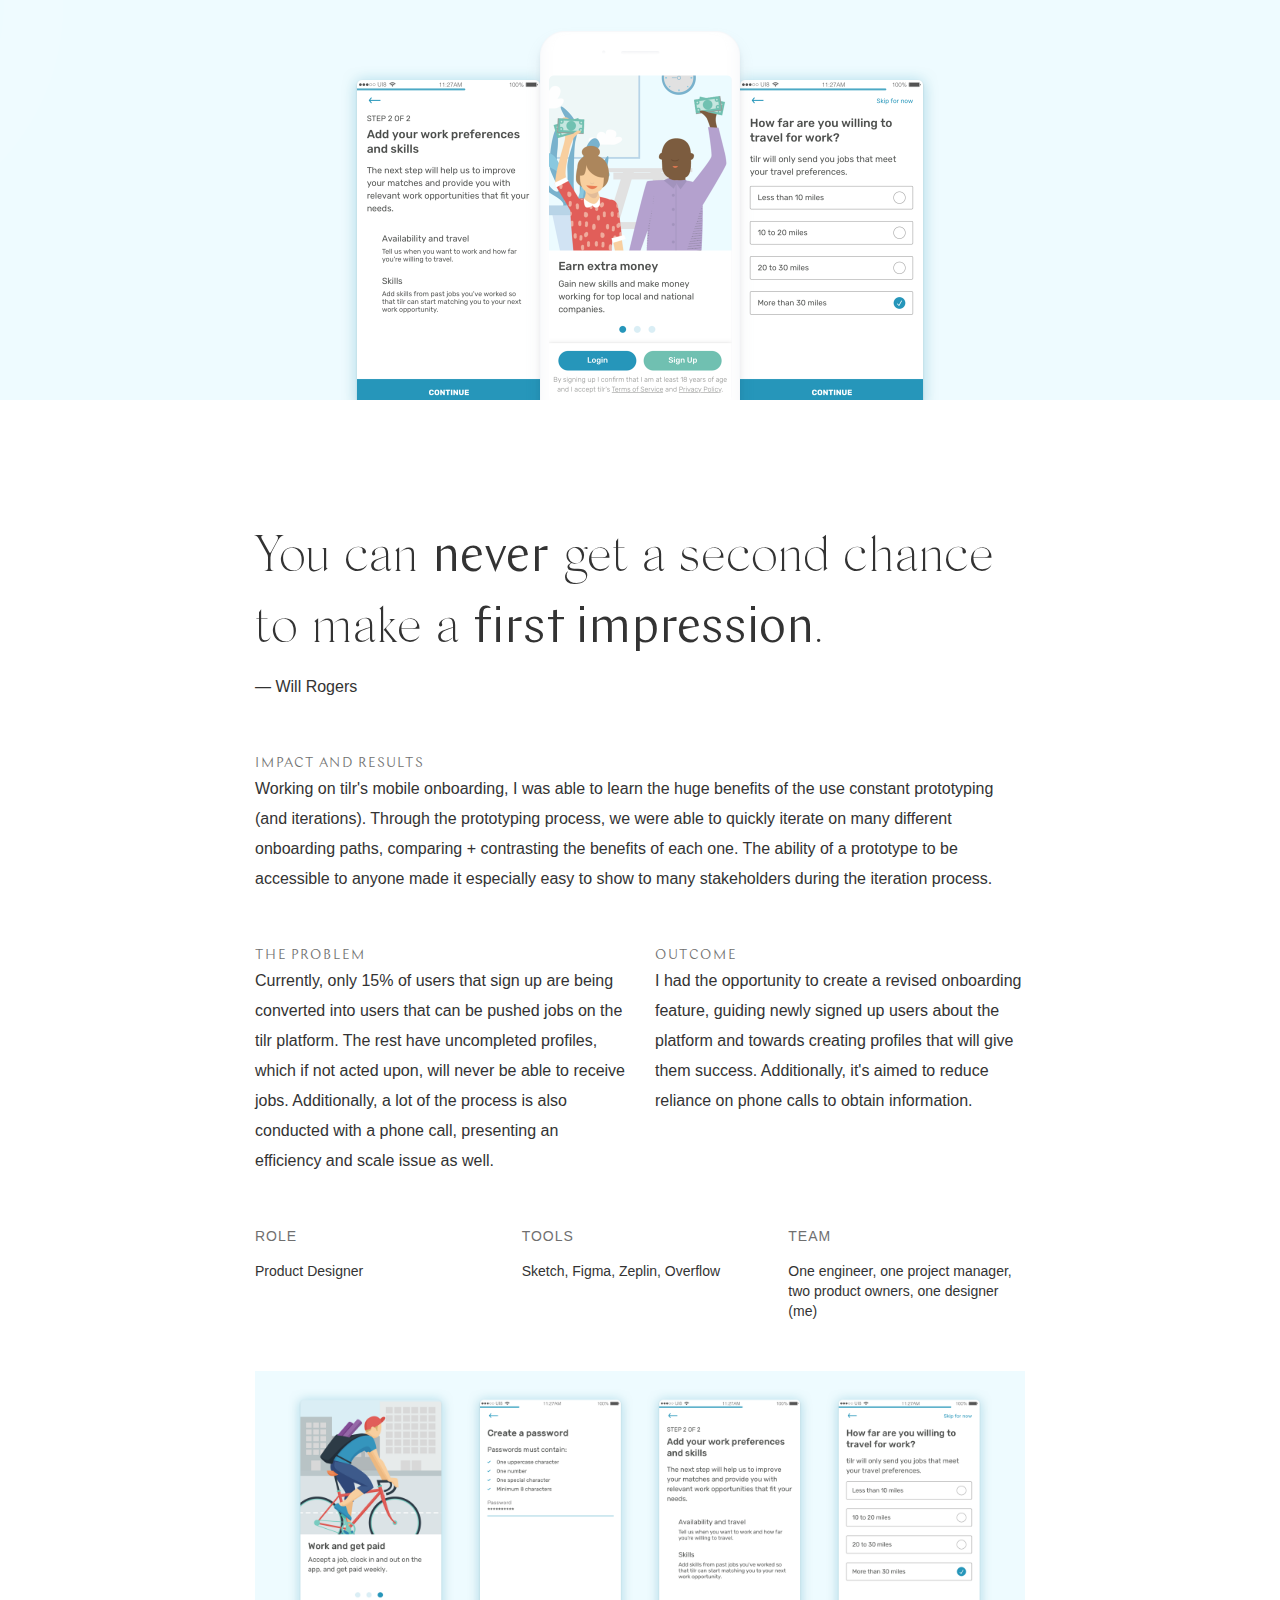
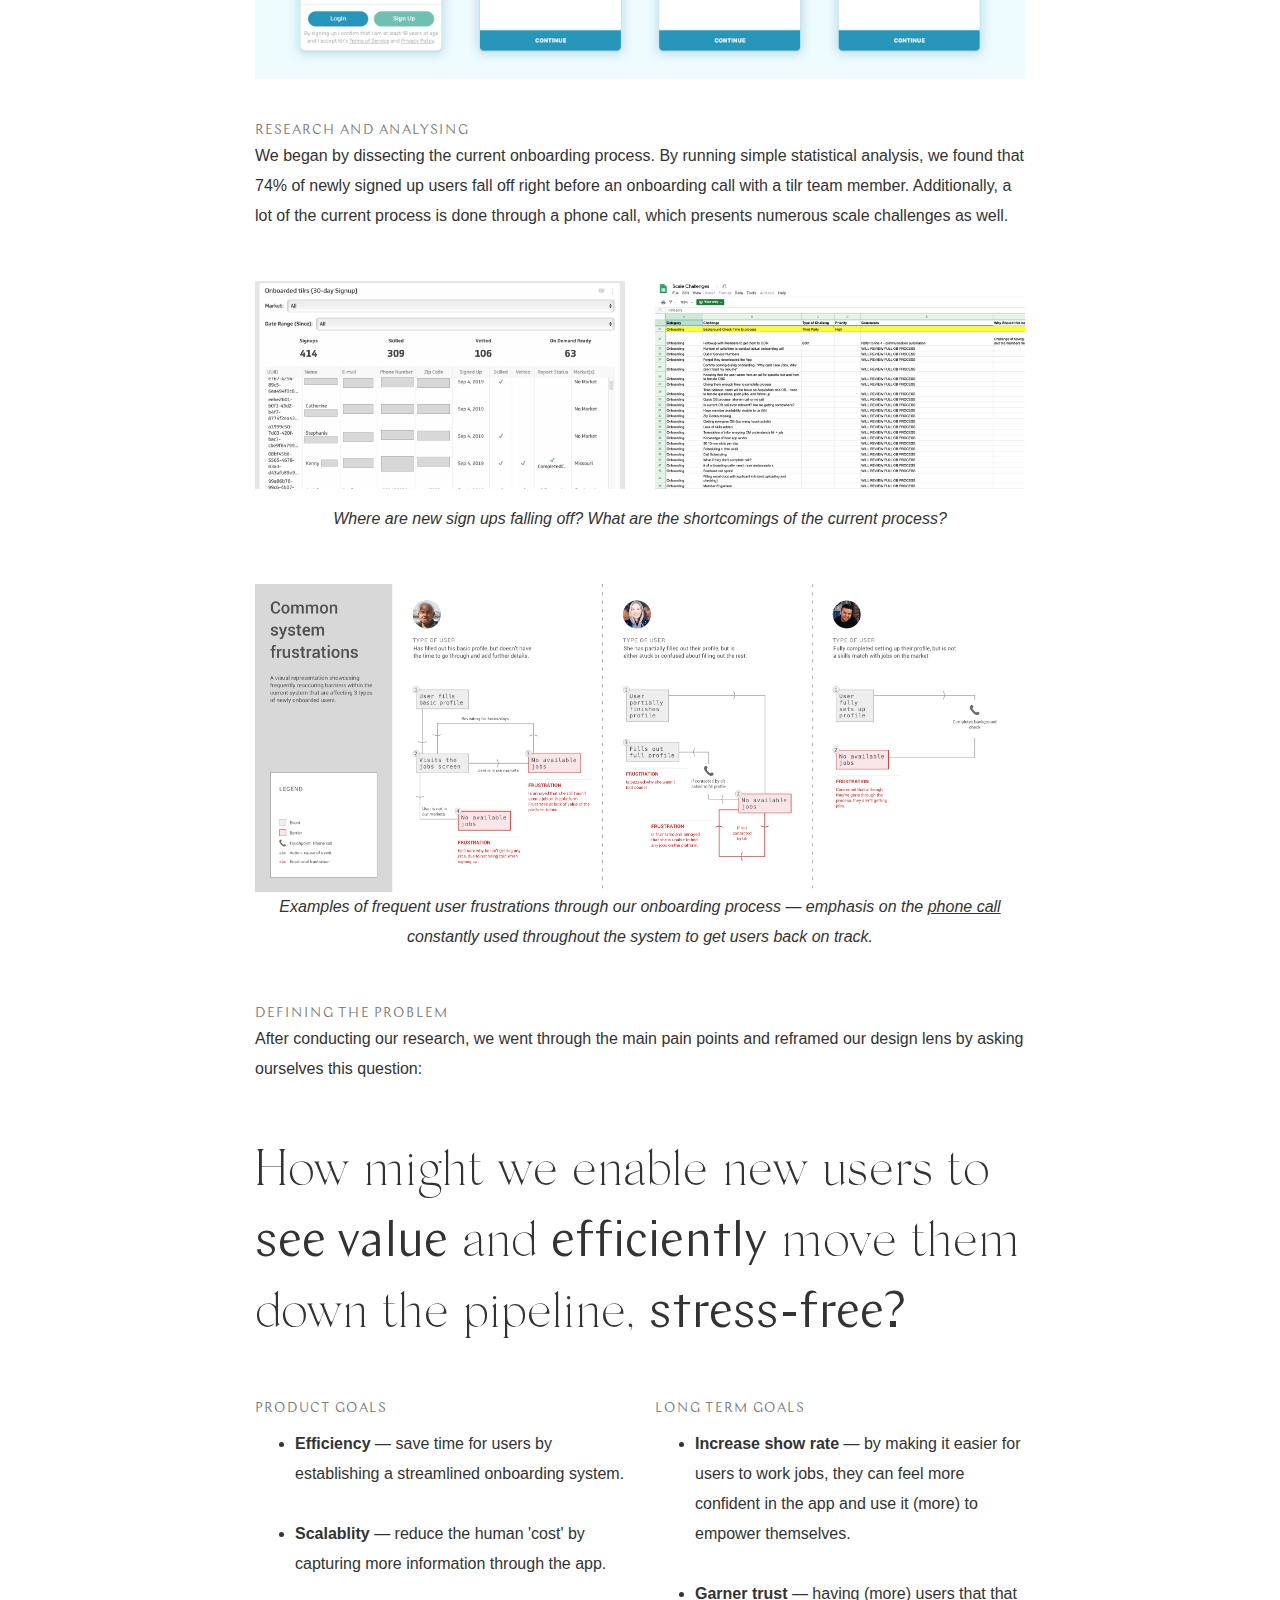
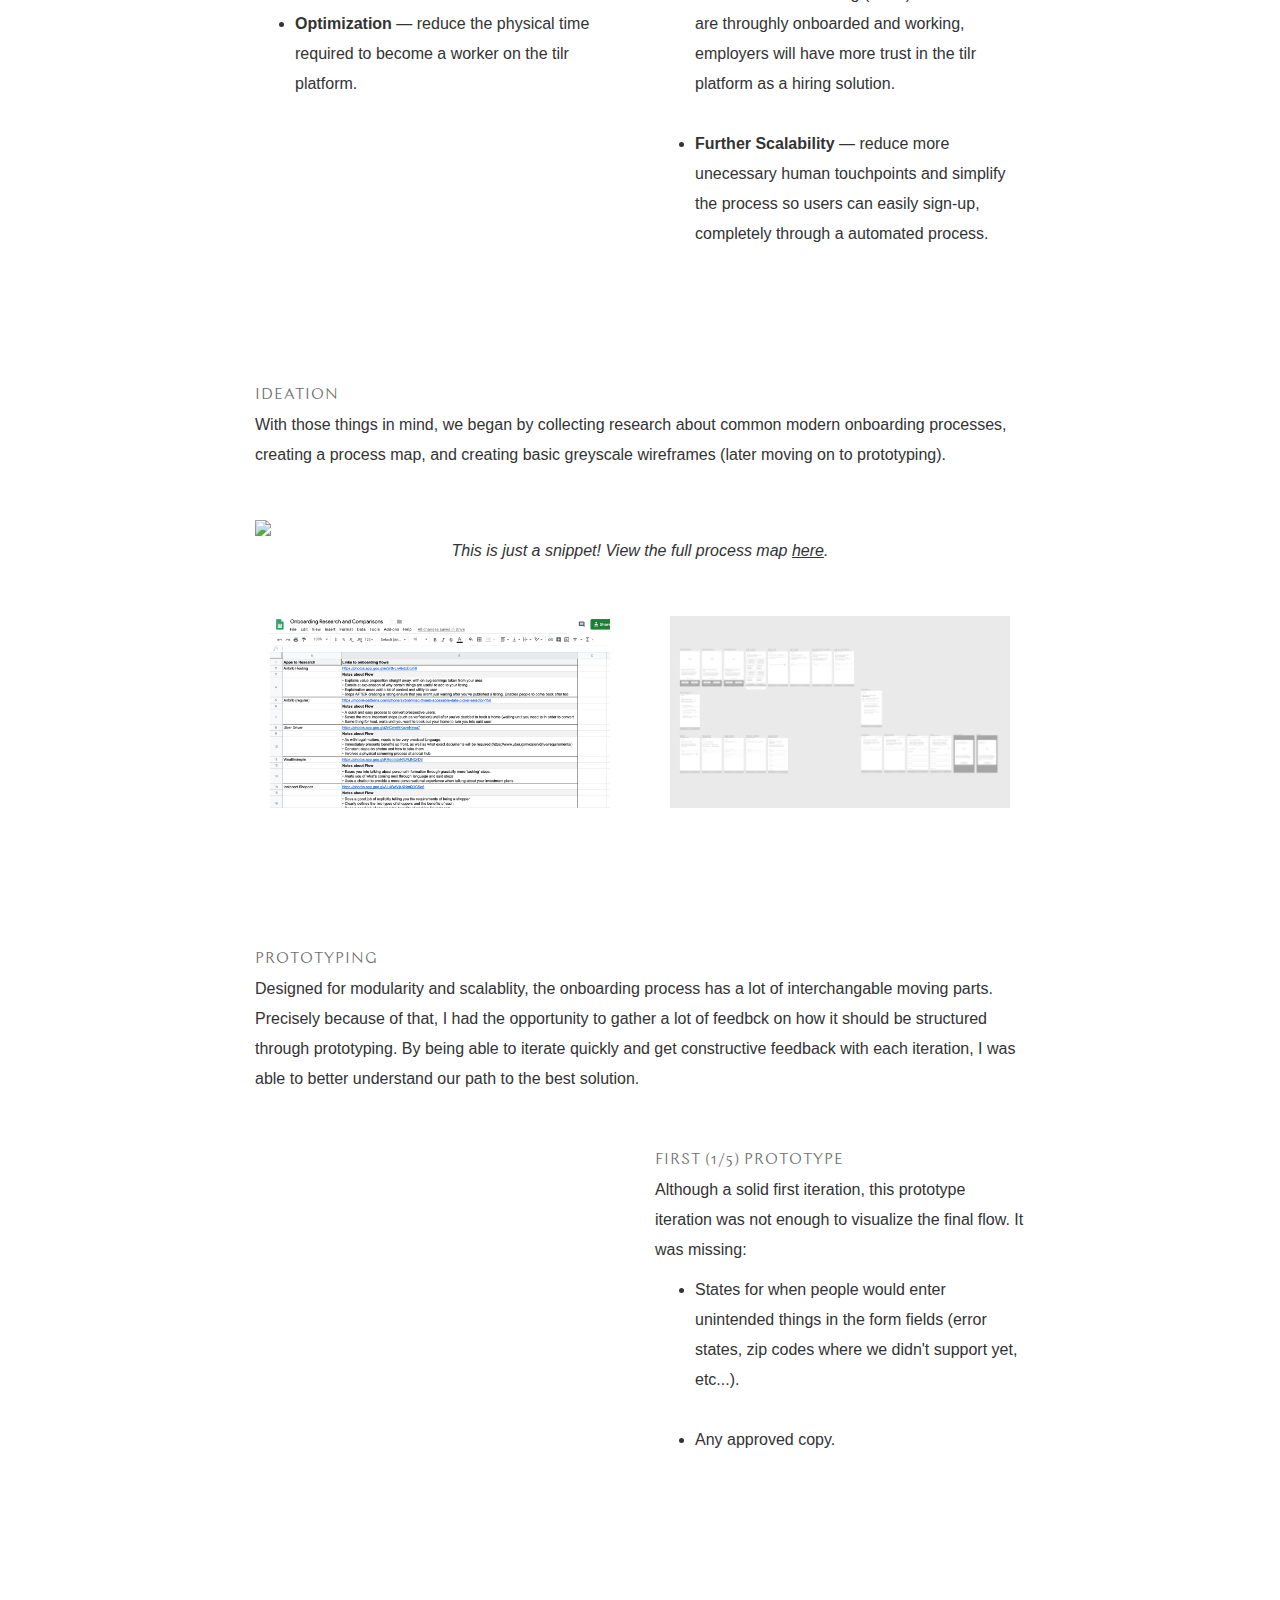
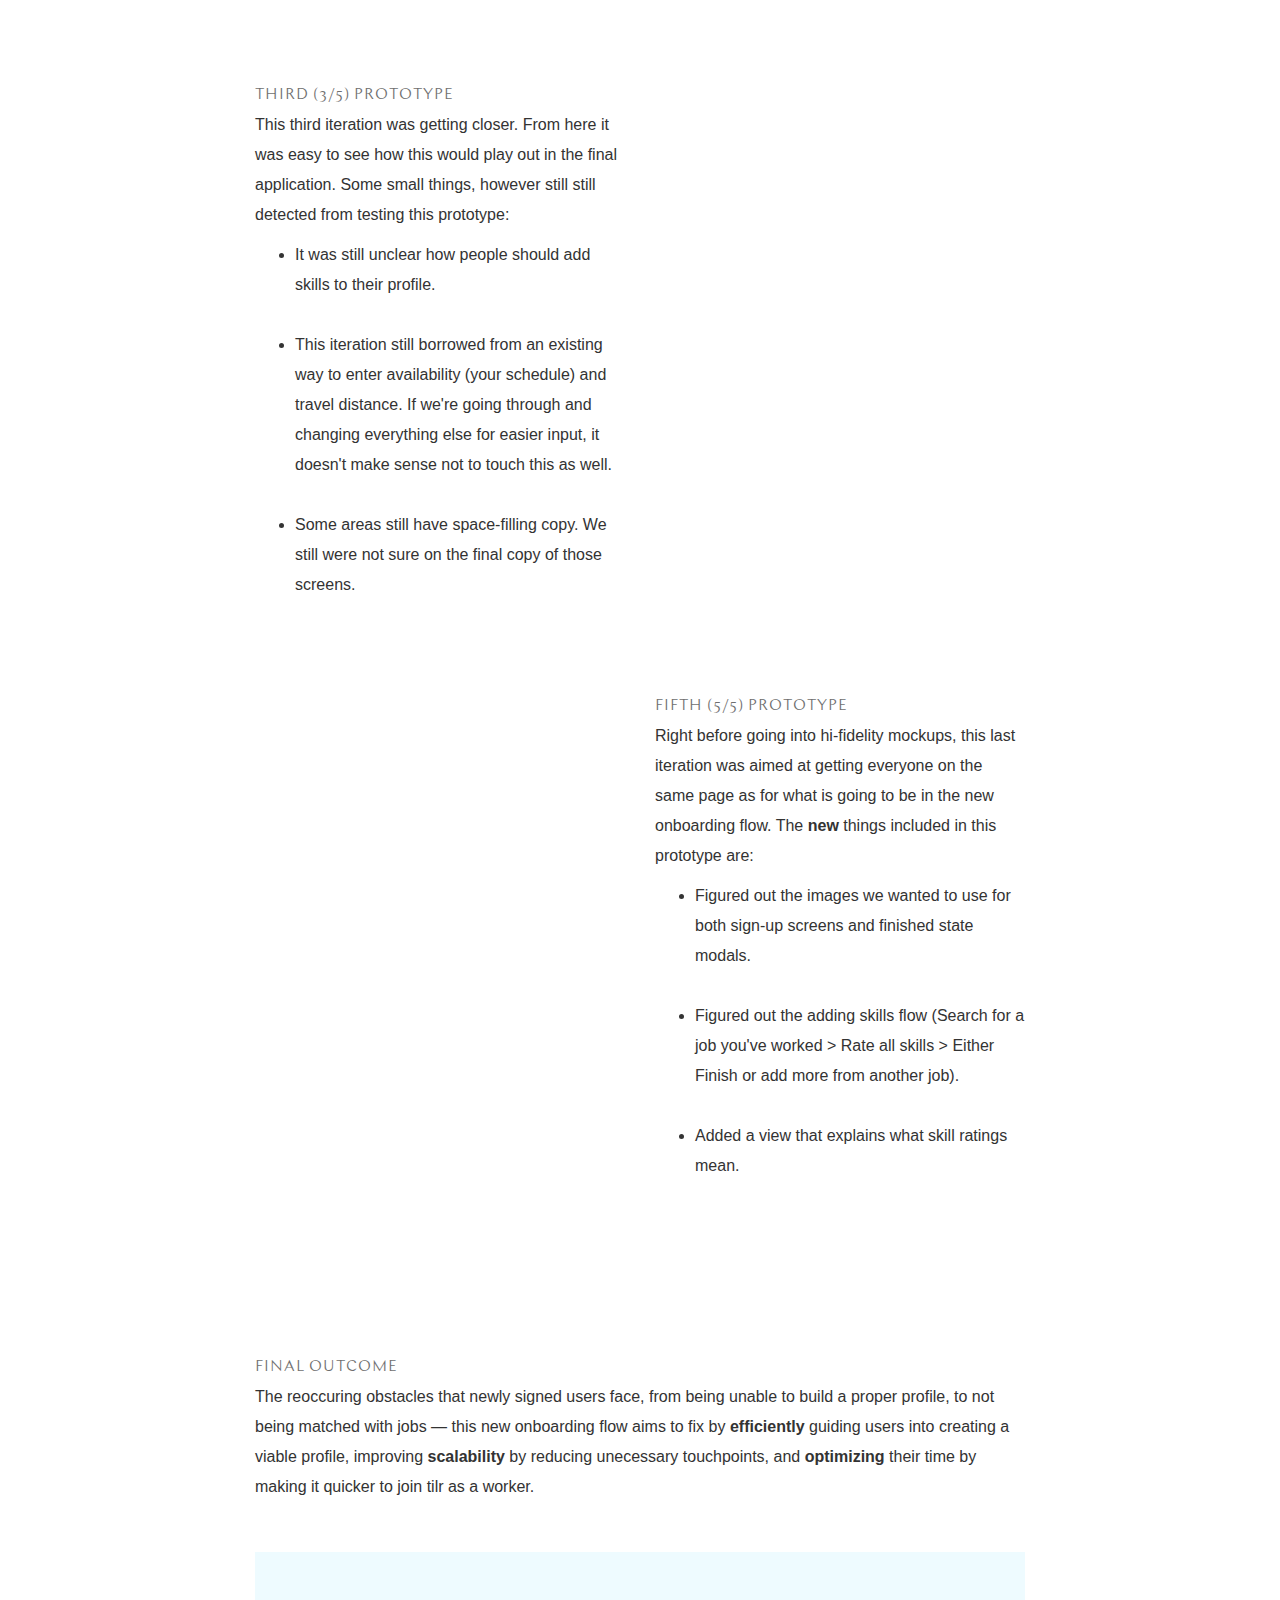
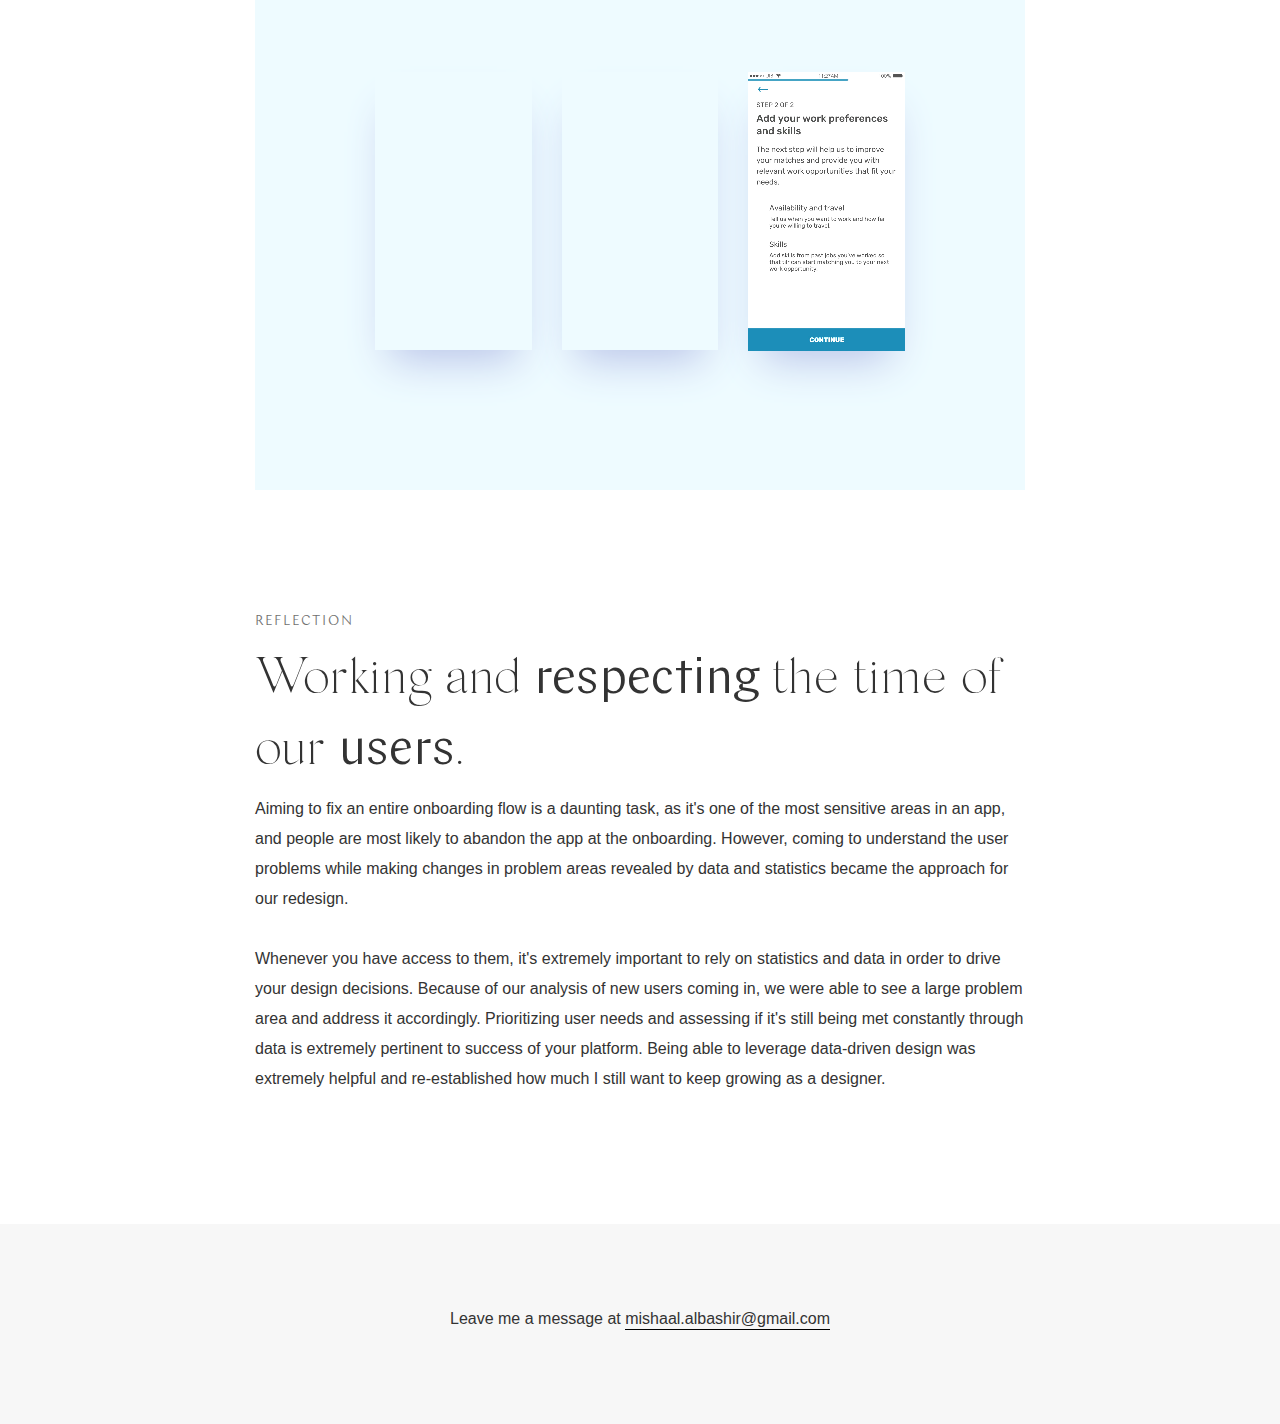
==== onboarding.html @ ca7a2a89 "Updates, 2019" ====
<!DOCTYPE html>
<html>
<head>
<title>Mishaal Al Bashir</title>
  <link rel="shortcut icon" href="favicon.png" type="image/x-icon" />
  <link rel="stylesheet" type="text/css" href="main.css"  >
  <link rel="stylesheet" href="https://maxcdn.bootstrapcdn.com/bootstrap/3.3.7/css/bootstrap.min.css" integrity="sha384-BVYiiSIFeK1dGmJRAkycuHAHRg32OmUcww7on3RYdg4Va+PmSTsz/K68vbdEjh4u" crossorigin="anonymous">
  <link href="https://fonts.googleapis.com/css?family=Lato:300,300i,400,400i|Martel:300|Montserrat" rel="stylesheet">
  <link href="styles/zoom.css" rel="stylesheet">
  <script src="   https://maxcdn.bootstrapcdn.com/bootstrap/3.3.7/js/bootstrap.min.js" integrity="sha384-Tc5IQib027qvyjSMfHjOMaLkfuWVxZxUPnCJA7l2mCWNIpG9mGCD8wGNIcPD7Txa" crossorigin="anonymous"></script>
	<script src="https://code.jquery.com/jquery-3.1.1.slim.min.js"
  integrity="sha256-/SIrNqv8h6QGKDuNoLGA4iret+kyesCkHGzVUUV0shc="
  crossorigin="anonymous"></script>
  <script src="https://use.fontawesome.com/124f5f4c35.js"></script>
	<script src="js/transition.js"></script>
	<script src="js/zoom.min.js"></script>
  <meta name="viewport" content="width=device-width, initial-scale=1">
  <!--google analytics */ -->

</head>

<body>

<div>
    <a class="header " href="index.html"><i class="fa fa-arrow-left fixed" aria-hidden="true"></i></a>
</div>

<div class="hero-onboarding pad-m"></div>

<div id="page-wrap-projects">
  <div class="clearfix pad-s">
    <div class="clearfix pad-s">
      <div class="col-sm-12">
      <p>
          <span class="header"><span>You can </span>never<span> get a second chance to make a </span>first impression<span>.</span></span>
      </p>
      <p>
        <span class="body">&mdash; Will Rogers
      </p>
      </div>
    </div>
    <div class="col-lg-12">
      <p>
            <span class ="primary">Impact and Results</span><br>
            <span class="body">
            Working on tilr's mobile onboarding, I was able to learn the huge benefits of the use constant prototyping (and iterations). Through the prototyping process, we were able to quickly iterate on many different onboarding paths, comparing + contrasting the benefits of each one. The ability of a prototype to be accessible to anyone made it especially easy to show to many stakeholders during the iteration process.
          </span>
            </p>
      </div>
  </div>

  <div class="clearfix pad-s">
    <div class="col-md-6 col-xs-6">
    <p>
        <span class="primary">The Problem</span><br>
        <span class="body">
        Currently, only 15% of users that sign up are being converted into users that can be pushed jobs on the tilr platform. The rest have uncompleted profiles, which if not acted upon, will never be able to receive jobs. Additionally, a lot of the process is also conducted with a phone call, presenting an efficiency and scale issue as well.
        </span>
    </p>
    </div>
  <div class="col-md-6 col-xs-6">
    <p>
      <span class="primary">Outcome</span><br>
      <span class="body">
      I had the opportunity to create a revised onboarding feature, guiding newly signed up users about the platform and towards creating profiles that will give them success. Additionally, it's aimed to reduce reliance on phone calls to obtain information.
      </span>
    </p>
  </div>
  </div>
  <div class="clearfix pad-s">
    <div class="col-mg-12">
      <div class="col-sm-4">
        <p class="details">
          Role
        </p>
        <p>Product Designer</p>
      </div>
      <div class="col-sm-4">
        <p class="details">
          Tools
        </p>
        <p>Sketch, Figma, Zeplin, Overflow</p>
      </div>
      <div class="col-sm-4">
        <p class="details">
          Team
        </p>
        <p>One engineer, one project manager, two product owners, one designer (me)</p>
      </div>
    </div>
  </div>
  <div class="clearfix pad-s">
      <img class="img-responsive col-xs-12" data-action="zoom" src="img/onboarding/onboardingflow.png">
  </div>
  <div class="clearfix pad-s">
      <div class="col-md-12">
      <p>
          <span class="primary">Research and Analysing</span>
          <br>
          <span class="body">We began by dissecting the current onboarding process. By running simple statistical analysis, we found that 74% of newly signed up users fall off right before an onboarding call with a tilr team member. Additionally, a lot of the current process is done through a phone call, which presents numerous scale challenges as well.
          </span>
      </p>
      </div>
  </div>
    <div class="clearfix pad-s">
        <div class="col-sm-6">
          <img class="img-responsive pad-xs" data-action="zoom" src="img/onboarding/processstats.png">
	      </div>
        <div class="col-sm-6">
          <img class="img-responsive pad-xs" data-action="zoom" src="img/onboarding/currentissues.png">
	      </div>
       <p class="body caption col-sm-12">Where are new sign ups falling off? What are the shortcomings of the current process? </p>
    </div>
    <div class="clearfix pad-s">
            <img class="img-responsive col-xs-12" data-action="zoom" src="img/onboarding/userfrustrations.png">
            <p class="body caption col-sm-12">Examples of frequent user frustrations through our onboarding process &mdash; emphasis on the <a href="https://docs.google.com/document/d/1JhVmVAgIt7VnVXnFJrQwqEfjjHRNI5UpRZ5jM-zwVcs/edit?usp=sharing" target="_blank"><u>phone call</u></a> constantly used throughout the system to get users back on track.</p>
    </div>
    <div class="clearfix pad-s">
        <div class="col-md-12">
        <p>
            <span class="primary">Defining the Problem</span>
            <br>
            <span class="body">After conducting our research, we went through the main pain points and reframed our design lens by asking ourselves this question:
            </span>
        </p>
        </div>
    </div>
    <div class="clearfix pad-s">
      <div class="col-sm-12">
      <p>
          <span class="header"><span>How might we enable new users to </span>see value<span> and </span>efficiently<span> move them down the pipeline, </span>stress-free?</span>
      </p>
      </div>
    </div>
    <div class="clearfix pad-m">
        <div class="col-sm-12 col-md-6">
          <p>
              <span class="primary">Product Goals</span>
                <ul class="body">
                  <li><strong>Efficiency</strong> &mdash; save time for users by establishing a streamlined onboarding system.</li>
                  <br>
                  <li><strong>Scalablity</strong> &mdash; reduce the human 'cost' by capturing more information through the app.</li>
                  <br>
                  <li><strong>Optimization</strong> &mdash; reduce the physical time required to become a worker on the tilr platform.</li>
                </ul>
          </p>
        </div>
        <div class="col-sm-12 col-md-6">
          <p>
              <span class="primary">Long Term Goals</span>
                <ul class="body">
                  <li><strong>Increase show rate</strong> &mdash; by making it easier for users to work jobs, they can feel more confident in the app and use it (more) to empower themselves.</li>
                  <br>
                  <li><strong>Garner trust</strong> &mdash; having (more) users that that are throughly onboarded and working, employers will have more trust in the tilr platform as a hiring solution.</li>
                  <br>
                  <li><strong>Further Scalability</strong> &mdash; reduce more unecessary human touchpoints and simplify the process so users can easily sign-up, completely through a automated process.</li>
                </ul>
          </p>
        </div>
    </div>
    <div class="clearfix pad-s">
        <div class="col-md-12">
        <p>
            <span class="body">
            <span class="primary">Ideation</span>
            <br>
            With those things in mind, we began by collecting research about common modern onboarding processes, creating a process map, and creating basic greyscale wireframes (later moving on to prototyping).
          </span>
        </p>
        </div>
    </div>
    <div class="clearfix pad-s">
        <img class="img-responsive col-xs-12" data-action="zoom" src="img/onboarding/processmap.png">
        <p class="body caption col-sm-12">This is just a snippet! View the full process map <a href="https://drive.google.com/file/d/1upynHl92iWBjipuR8PTVDKBxhZ-t2Duh/view?usp=sharing" target="_blank"><u>here</u></a>.</p>
    </div>
    <div class="clearfix pad-m">
        <div class="col-sm-6">
          <img class="img-responsive col-xs-12 pad-xs" data-action="zoom" src="img/onboarding/research1.png">
	      </div>
        <div class="col-sm-6">
          <img class="img-responsive col-xs-12 pad-xs" data-action="zoom" src="img/onboarding/research2.png">
	      </div>
    </div>
    <div class="clearfix pad-s">
        <div class="col-md-12">
          <p>
            <span class="body">
                <span class="primary">Prototyping</span>
                <br>
                Designed for modularity and scalablity, the onboarding process has a lot of interchangable moving parts. Precisely because of that, I had the opportunity to gather a lot of feedbck on how it should be structured through prototyping. By being able to iterate quickly and get constructive feedback with each iteration, I was able to better understand our path to the best solution.
            </span>
          </p>
        </div>
    </div>
    <div class="clearfix pad-s">
      <div class="col-lg-6 col-md-6 col-sm-6 col-xs-6 clearfix pad-s">
        <iframe style="border: none;" width="100%" height="450" src="https://www.figma.com/embed?embed_host=share&url=https%3A%2F%2Fwww.figma.com%2Fproto%2FdX1dqx6g67xPij7yos6HS9%2FOnboarding-greyscale-Copy%3Fnode-id%3D0%253A2%26viewport%3D82%252C175%252C0.2606262266635895%26scaling%3Dscale-down" allowfullscreen></iframe>
      </div>
      <div class="col-lg-6 col-md-6 col-sm-6 col-xs-6 clearfix pad-s">
        <p>
          <span class="body">
              <span class="primary">First (1/5) Prototype</span>
              <br>
              Although a solid first iteration, this prototype iteration was not enough to visualize the final flow. It was missing:
              <ul class="body">
                <li>States for when people would enter unintended things in the form fields (error states, zip codes where we didn't support yet, etc...).</li>
                <br>
                <li>Any approved copy.</li>
                <br>
              </ul>
          </span>
        </p>
      </div>
    </div>
    <div class="clearfix pad-s">
      <div class="col-lg-6 col-md-6 col-sm-6 col-xs-6 clearfix pad-s">
        <p>
          <span class="body">
              <span class="primary">Third (3/5) Prototype</span>
              <br>
              This third iteration was getting closer. From here it was easy to see how this would play out in the final application. Some small things, however still still detected from testing this prototype:
              <ul class="body">
                <li>It was still unclear how people should add skills to their profile. </li>
                <br>
                <li>This iteration still borrowed from an existing way to enter availability (your schedule) and travel distance. If we're going through and changing everything else for easier input, it doesn't make sense not to touch this as well.</li>
                <br>
                <li>Some areas still have space-filling copy. We still were not sure on the final copy of those screens.</li>
              </ul>
          </span>
        </p>
      </div>
      <div class="col-lg-6 col-md-6 col-sm-6 col-xs-6 clearfix pad-s">
        <iframe style="border: none;" width="100%" height="500" src="https://www.figma.com/embed?embed_host=share&url=https%3A%2F%2Fwww.figma.com%2Fproto%2FdX1dqx6g67xPij7yos6HS9%2FOnboarding-greyscale-Copy%3Fnode-id%3D0%253A2371%26viewport%3D176%252C291%252C0.28495222330093384%26scaling%3Dscale-down" allowfullscreen></iframe>
      </div>
    </div>
    <div class="clearfix pad-m">
      <div class="col-lg-6 col-md-6 col-sm-6 col-xs-6 clearfix pad-s">
        <iframe style="border: none;" width="100%" height="450" src="https://www.figma.com/embed?embed_host=share&url=https%3A%2F%2Fwww.figma.com%2Fproto%2FdX1dqx6g67xPij7yos6HS9%2FOnboarding-greyscale-Copy%3Fnode-id%3D0%253A4092%26viewport%3D101%252C466%252C0.24451225996017456%26scaling%3Dcontain" allowfullscreen></iframe>
      </div>
      <div class="col-lg-6 col-md-6 col-sm-6 col-xs-6 clearfix pad-s">
        <p>
          <span class="body">
              <span class="primary">Fifth (5/5) Prototype</span>
              <br>
              Right before going into hi-fidelity mockups, this last iteration was aimed at getting everyone on the same page as for what is going to be in the new onboarding flow. The <strong>new</strong> things included in this prototype are:
              <ul class="body">
                <li>Figured out the images we wanted to use for both sign-up screens and finished state modals.</li>
                <br>
                <li>Figured out the adding skills flow (Search for a job you've worked > Rate all skills > Either Finish or add more from another job).</li>
                <br>
                <li>Added a view that explains what skill ratings mean.</li>
              </ul>
          </span>
        </p>
      </div>
    </div>
    <div class="clearfix pad-s">
        <div class="col-md-12">
        <p>
            <span class="body">
            <span class="primary">Final Outcome</span>
            <br>
            The reoccuring obstacles that newly signed users face, from being unable to build a proper profile, to not being matched with jobs &mdash; this new onboarding flow aims to fix by <strong> efficiently</strong> guiding users into creating a viable profile, improving <strong>scalability</strong> by reducing unecessary touchpoints, and <strong>optimizing</strong> their time by making it quicker to join tilr as a worker.
          </span>
        </p>
        </div>
    </div>
    <div class="clearfix pad-m">
      <div class="col-md-12">
        <div class="clearfix col-xs-12 video-grid-outer">
          <div class="row pad-xs">
            <div class="col-xs-4">
              <video width="100%" height="auto" no-controls autoplay loop>
                <source src="img/onboarding/intro.mp4" type="video/mp4"> Your browser does not support the video tag.
              </video>
            </div>
            <div class="col-xs-4">
              <video width="100%" height="auto" no-controls autoplay loop>
                <source src="img/onboarding/input.mp4" type="video/mp4">Your browser does not support the video tag.
              </video>
            </div>
            <div class="col-xs-4">
              <video width="100%" height="auto" no-controls autoplay loop>
                <source src="img/onboarding/input2.mp4" type="video/mp4">Your browser does not support the video tag.
              </video>
            </div>
          </div>
          </div>
        </div>
      </div>
      <div class="clearfix pad-m">
          <div class="col-lg-12">
          <p>
              <span class="primary">Reflection</span><br>
              <p>
                <span class="header"><span>
                  Working and </span>respecting <span>the time of our </span>users<span>.
                  <br>
                </span>
              </p>
              <span class="body">Aiming to fix an entire onboarding flow is a daunting task, as it's one of the most sensitive areas in an app, and people are most likely to abandon the app at the onboarding. However, coming to understand the user problems while making changes in problem areas revealed by data and statistics became the approach for our redesign.
              <br>
              <br>
              Whenever you have access to them, it's extremely important to rely on statistics and data in order to drive your design decisions. Because of our analysis of new users coming in, we were able to see a large problem area and address it accordingly. Prioritizing user needs and assessing if it's still being met constantly through data is extremely pertinent to success of your platform. Being able to leverage data-driven design was extremely helpful and re-established how much I still want to keep growing as a designer.
              </span>
          </p>
          </div>
      </div>
</div>

<div class="footer-bg">
    <p class="xs-col-12 body footer">Leave me a message at <a class="body underline" href="mailto:mishaal.albashir@gmail.com?subject=Saying%20Hello!">mishaal.albashir@gmail.com</a></p>
</div>
</body>

</html>
---- main.css ----
/*General --------------------------------------------------------------*/
#page-wrap {
     max-width: 1000px;
     margin: 0 auto;
}

#page-wrap-projects{
     max-width: 800px;
     margin: 0 auto;
}

@media only screen and (min-width: 48em) {

  .stay-fixed {
      position: sticky;
      position: -webkit-sticky;
      top: 60px;
  }
  .stay-right{
    text-align: right;
  }
}

/*Fonts --------------------------------------------------------------*/


@font-face {
      font-family: Chap-Light;
      src: url(Chap-Light.woff);
      font-weight: normal;
      font-style: normal;
  }
@font-face {
      font-family: SilkSerif-ExtraLight;
      src: url(SilkSerif-ExtraLight.woff);
      font-weight: normal;
      font-style: normal;
  }

span {
  font-family: 'SilkSerif-ExtraLight', sans-serif;
}

sup {
  font-family: 'Roboto', sans-serif;
}

em{
  font-weight: 600;
}

.chap {
  font-family: 'Chap-Light', sans-serif;
}

.plex{
  font-family: 'IBM Plex Sans', sans-serif;
}

.body {
    font-family: 'IBM Plex Sans', sans-serif;
    font-size: 16px;
    line-height:30px;
}

.header {
    font-family: 'Chap-light', sans-serif;
/*    font-weight: 300;*/
    font-size: 50px;
    line-height: 65px;
}

.header2 {
    font-family: 'Chap-Light', sans-serif;
    font-size: 20px;
    line-height: 328x;
}

.header2sup{
  font-size: 25px;
  line-height: 4.1vw;
  font-weight: 400;
}

.headerabout{
  font-family: 'Chap-Light'; sans-serif;
  font-size: 50px;
  line-height: 66px;
  font-weight: 100;
}
.primary {
          font-family: 'Chap-Light'; sans-serif;
          text-transform: uppercase;
          letter-spacing: 1px;
          opacity: .7;
          padding-bottom: 5px;
}

.tertiary {
          font-family: 'Chap-Light'; sans-serif;
          font-size: 15px;
          line-height:30px;
          color: #333;
}


.secondary {
    font-family: 'IBM Plex Sans', sans-serif;
    font-size: 16px;
    line-height:30px;
    color: #999;
}

.caption {
    font-style: italic;
    text-align: center;
}

.italic {
    font-style: italic
}

.text-center {
    text-align: center;
}

.fixed {
    position: fixed;
    font-size: 24px!important;
    z-index: 100;
    padding-top: 20px;
    padding-left: 20px;
}

.fixed:hover {
    color: #9EEBCF!important;
}

.fa {
    color: #999;
}

.underline {
  border-bottom: 1px solid #000;
  padding-bottom: 2px;
}

a.underline:hover {
  color: #949494!important;
}

a {
	text-decoration:none !important;
	color: inherit !important;
	-webkit-transition: color 0.5s;
    transition: color 0.5s;
}

a:hover {
	color: #949494;
}

a.highlight {
	position:relative;
	text-decoration: none;
    color: #333;
}

.highlight:before{
	width:100%;
	height:10px;
	position:absolute;
	left:0px;
	bottom:-4px;
	content:"";
	display:block;
	background-color: #9EEBCF;
	z-index:-1;
	opacity: 1;
	-webkit-transition: height 0.5s;
    transition: height 0.5s;
}

a.highlight:hover{
	color: inherit !important;
}

a.highlight:hover:before {
	color: #90949C;
	background-color: #9EEBCF;
    height:25px;
}

a:visited {
    color: inherit!important;
}

.details {
  text-transform: uppercase;
  letter-spacing: 1px;
  opacity: 0.7;
  padding-bottom: 5px;
}
/*Borders --------------------------------------------------------------*/

.link {
        border-bottom: solid 1px rgba(0,0,0,.5);
    }

/*Padding --------------------------------------------------------------*/
.pad-xs {
	margin-bottom: 15px;
}


.pad-s {
	margin-bottom: 40px;
}

.pad-m {
	margin-bottom: 120px;
	margin-top: auto;
}

.pad-l {
	margin-bottom: 200px;
}

.pad-xl {
	margin-bottom: 180px;
}

.fa {
	margin-right: 15px;
}

/*Home Projects --------------------------------------------------------------*/

.project-box {
    padding: 20px;
}

.box-shadow {
    box-shadow: 0 10px 22px rgba(0,0,0,.08);
    -webkit-transition: all 0.6s cubic-bezier(0.165, 0.84, 0.44, 1);
    transition: all 0.6s cubic-bezier(0.165, 0.84, 0.44, 1);
    padding: 0px!important;
}

.box-shadow:hover {
    box-shadow: 0px 16px 22px 2px rgba(51,51,51,0.2);
}

.hover-up {
    top: 0px;
    -webkit-transition: all 0.6s cubic-bezier(0.165, 0.84, 0.44, 1);
    transition: all 0.6s cubic-bezier(0.165, 0.84, 0.44, 1);
}

.hover-up:hover {
    top: -20px;
    -webkit-transition: all 0.6s cubic-bezier(0.165, 0.84, 0.44, 1);
    transition: all 0.6s cubic-bezier(0.165, 0.84, 0.44, 1);
}

.outer-box {
    padding: 15px;
}

.overlay {
  opacity: 0;
  position: absolute;
  height: 100%;
  width: 100%;
  padding: 0px;
  background: rgba(255,255,255,0.95);
    transition: opacity 0.5s;
}

.box-shadow:hover .overlay {
    opacity: 1;
}

.vh-center {
    position: absolute;
    top: 50%;
    left: 50%;
    transform: translateX(-50%) translateY(-50%);
    font-size: 24px!important;
}

/*Projects --------------------------------------------------------------*/
.hero-tilr {
    width: 100%;
    height: 400px;
    background-size: cover;
	background-repeat:no-repeat;
	background-position: center center;
    background-image: url(img/tilr/hero-tilr.png);
}

.hero-onboarding {
    width: 100%;
    height: 400px;
    background-size: cover;
	background-repeat:no-repeat;
	background-position: center center;
    background-image: url(img/onboarding/hero-onboarding.png);
}

@media only screen and (max-width: 750px) {
    .hero-sling{
        height: 300px;
    }
}

@media only screen and (max-width: 540px) {
    .hero-sling{
        height: 200px;
    }
}

.video-grid-outer {
	background-color: #EEFBFF;
	padding: 120px!important;
}

.video-grid-item-3 {
	width: 100%;
}

@media only screen and (max-width: 750px) {
    .video-grid-outer {
        padding: 30px;
    }
}

.video-grid-outer video {
	-webkit-box-shadow: 0px 30px 40px -15px rgba(161,165,172,0.3);
	-moz-box-shadow: 0px 30px 40px -15px rgba(161,165,172,0.3);
	box-shadow: 0px 25px 40px -15px rgba(186 ,196 ,233 ,1);
}



/*Footer --------------------------------------------------------------*/
.footer {
    text-align: center;
    padding-top: 80px;
    padding-left: 15px;
    padding-right: 15px;
}

.footer-bg {
    background-color: #f7f7f7;
    height: 200px;
}
---- styles/zoom.css ----
img[data-action="zoom"] {
  cursor: pointer;
  cursor: -webkit-zoom-in;
  cursor: -moz-zoom-in;
}
.zoom-img,
.zoom-img-wrap {
  position: relative;
  z-index: 666;
  -webkit-transition: all 300ms;
       -o-transition: all 300ms;
          transition: all 300ms;
}
img.zoom-img {
  cursor: pointer;
  cursor: -webkit-zoom-out;
  cursor: -moz-zoom-out;
}
.zoom-overlay {
  z-index: 420;
  background: #fff;
  position: fixed;
  top: 0;
  left: 0;
  right: 0;
  bottom: 0;
  pointer-events: none;
  filter: "alpha(opacity=0)";
  opacity: 0;
  -webkit-transition:      opacity 300ms;
       -o-transition:      opacity 300ms;
          transition:      opacity 300ms;
}
.zoom-overlay-open .zoom-overlay {
  filter: "alpha(opacity=100)";
  opacity: 1;
}
.zoom-overlay-open,
.zoom-overlay-transitioning {
  cursor: default;
}
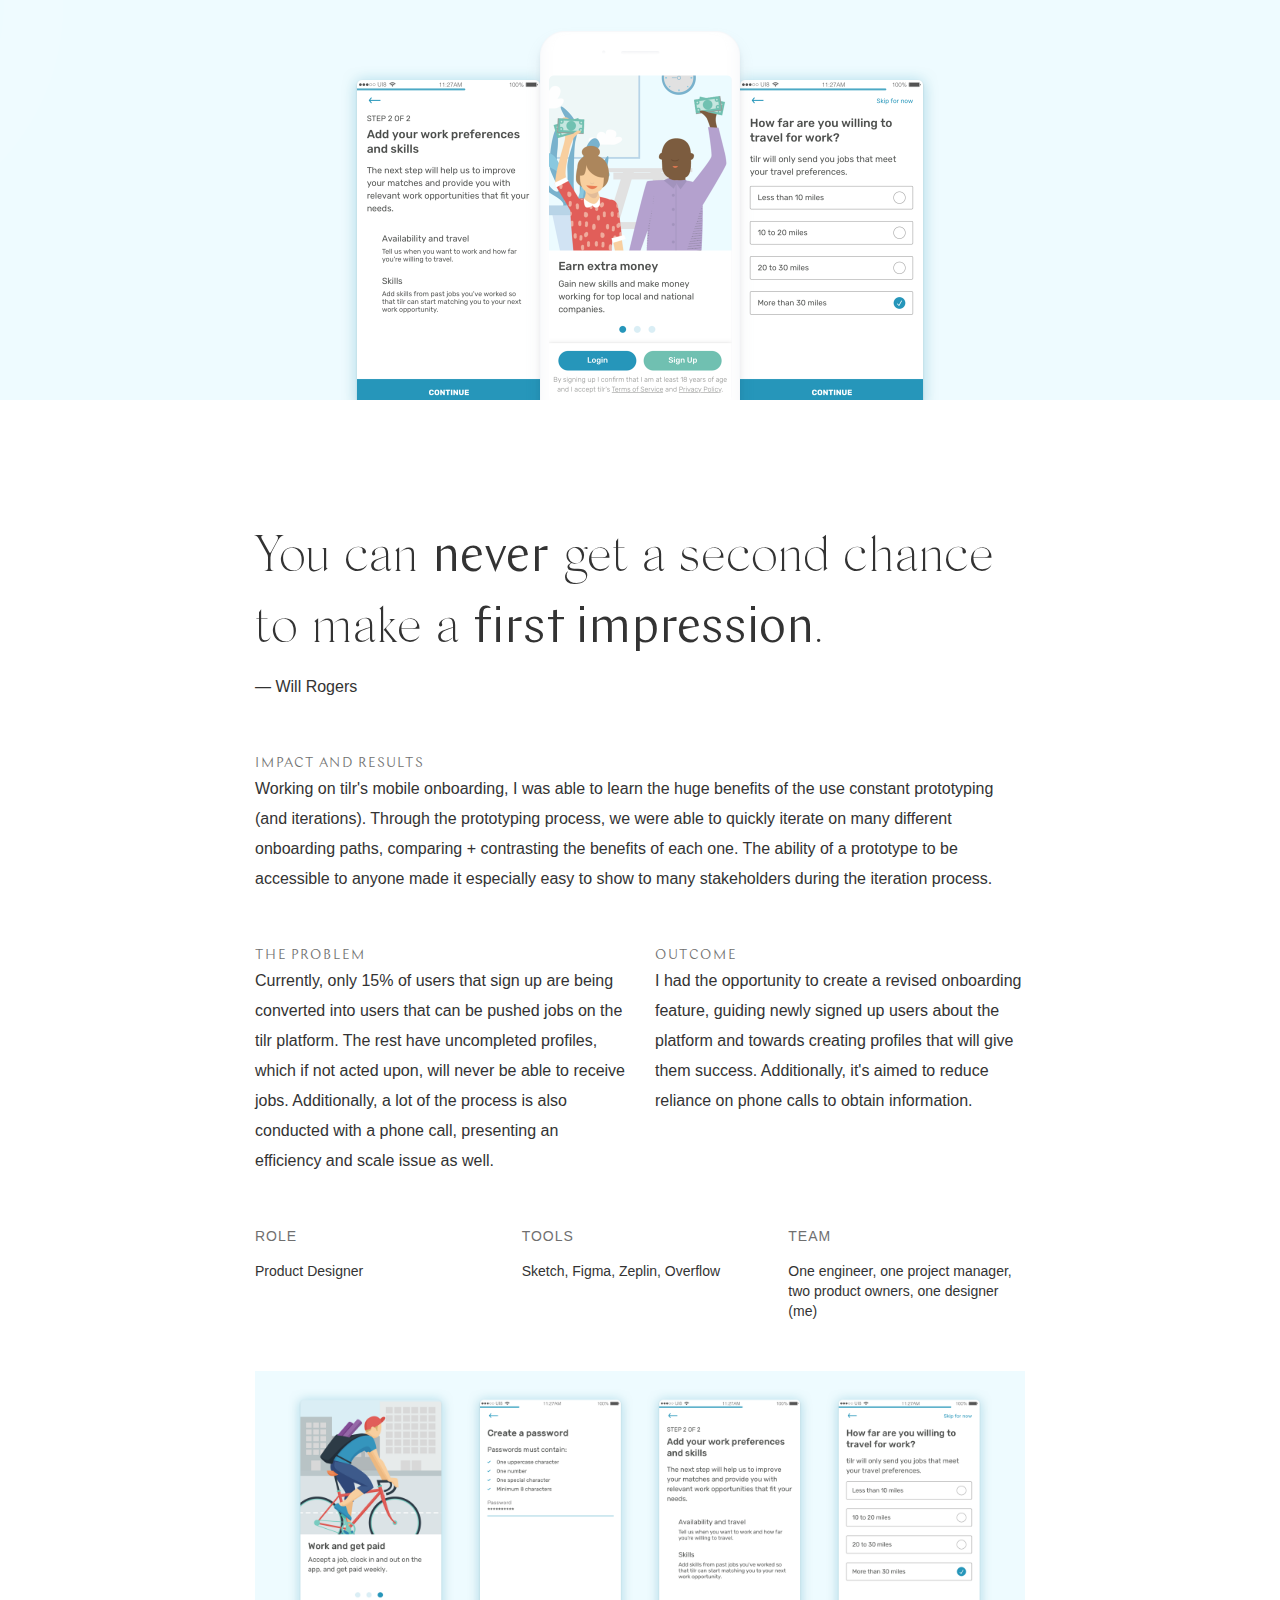
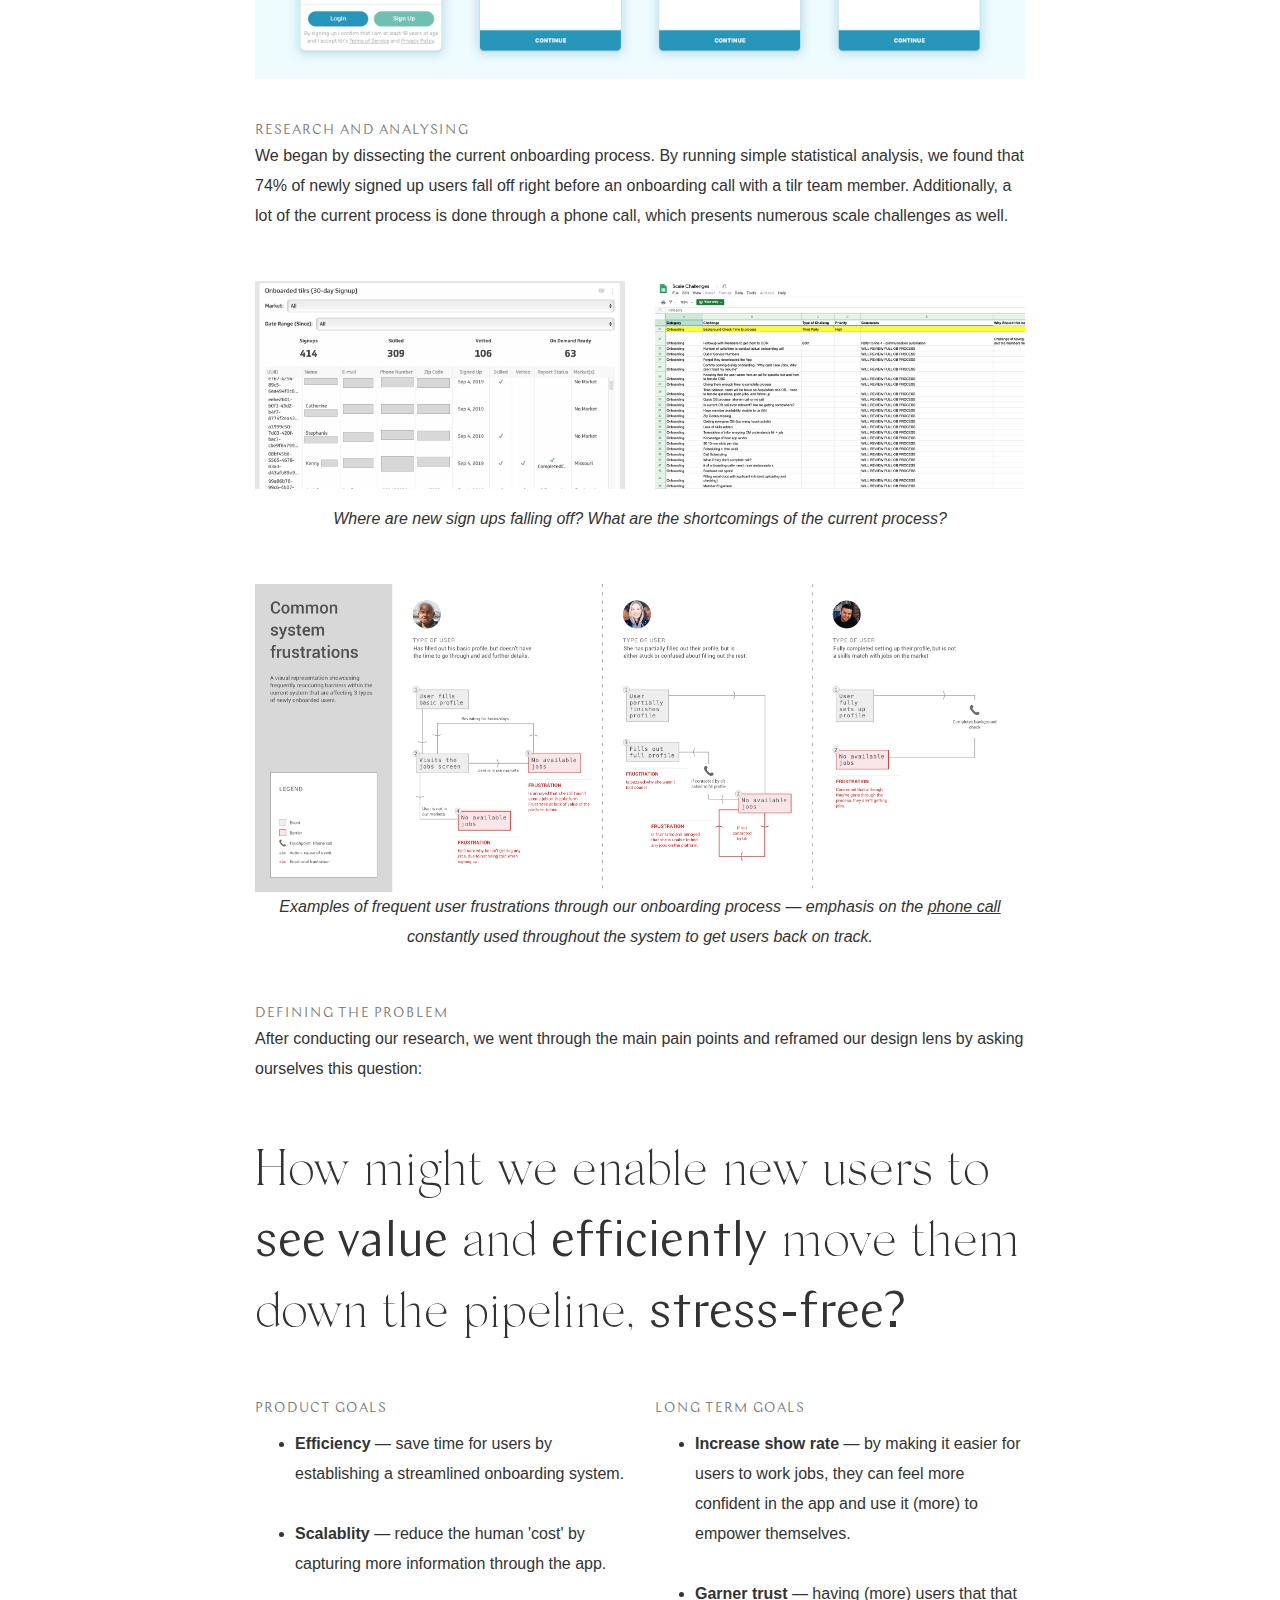
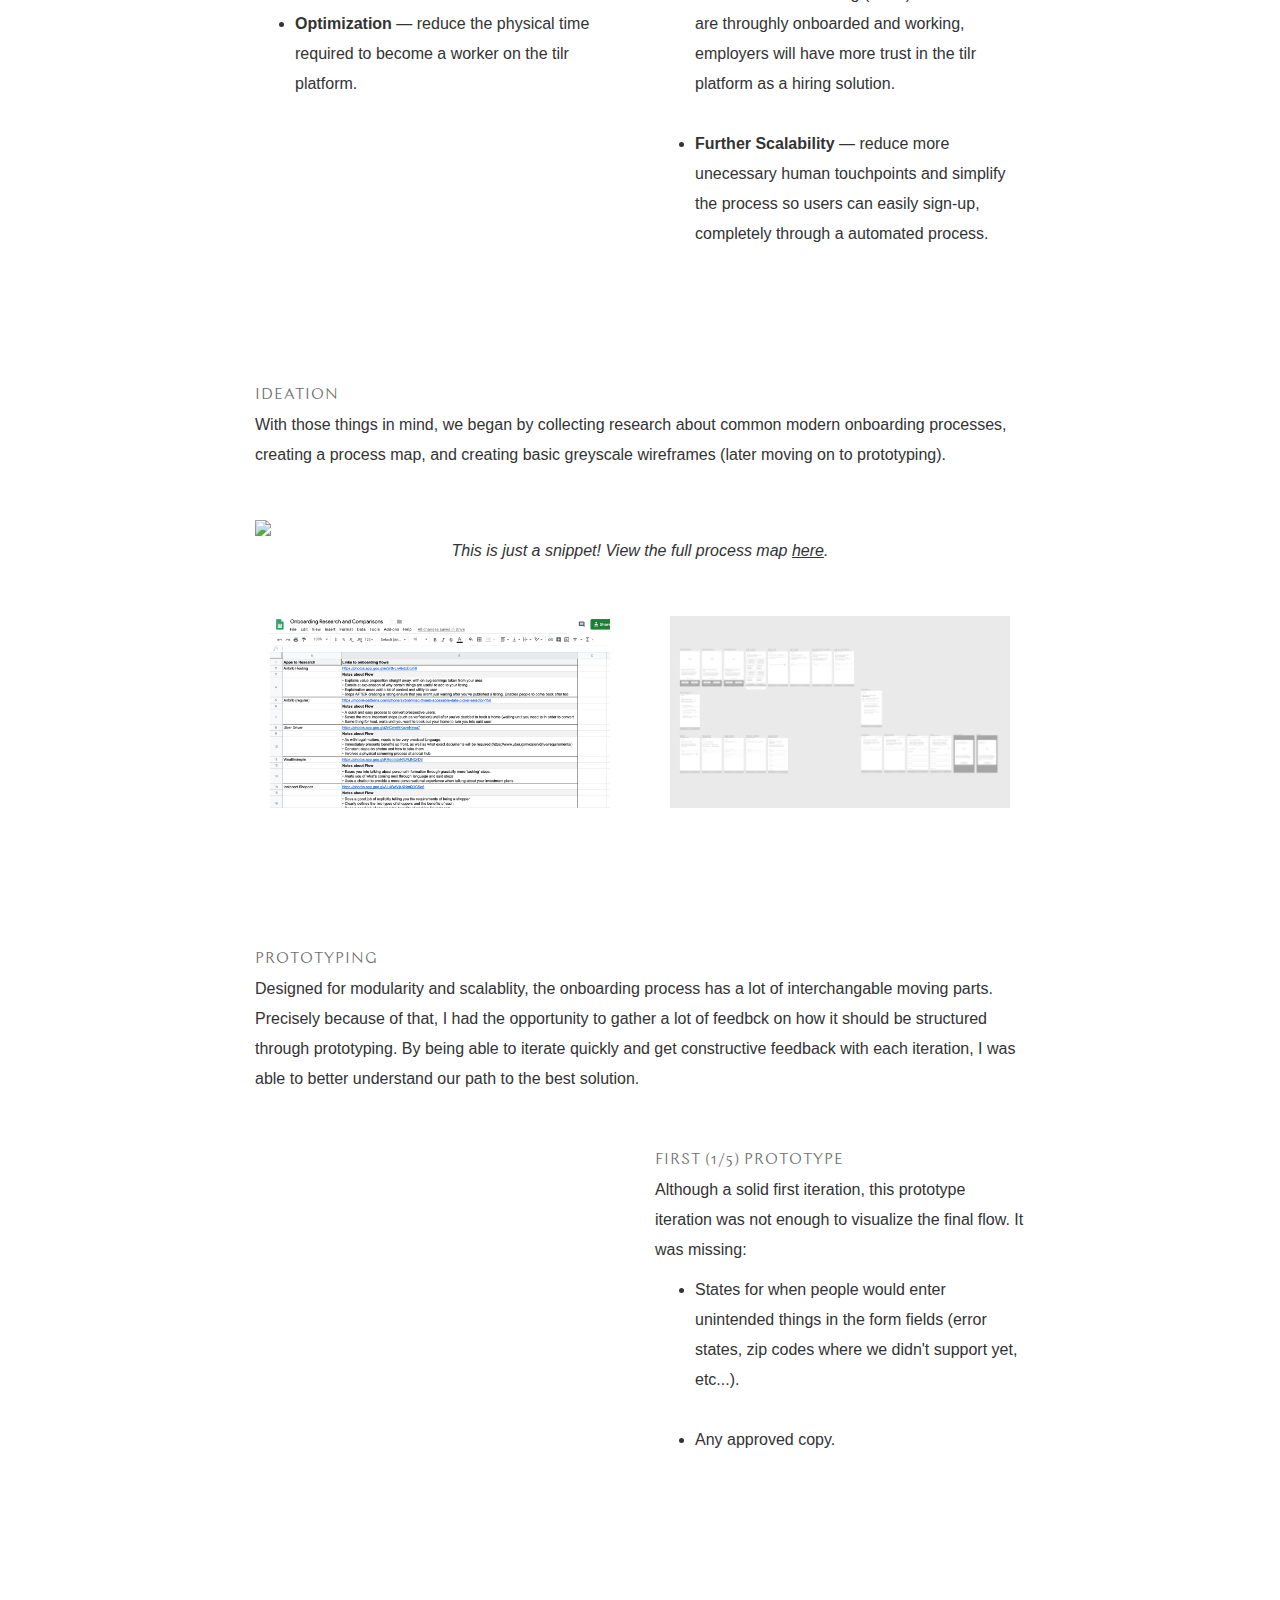
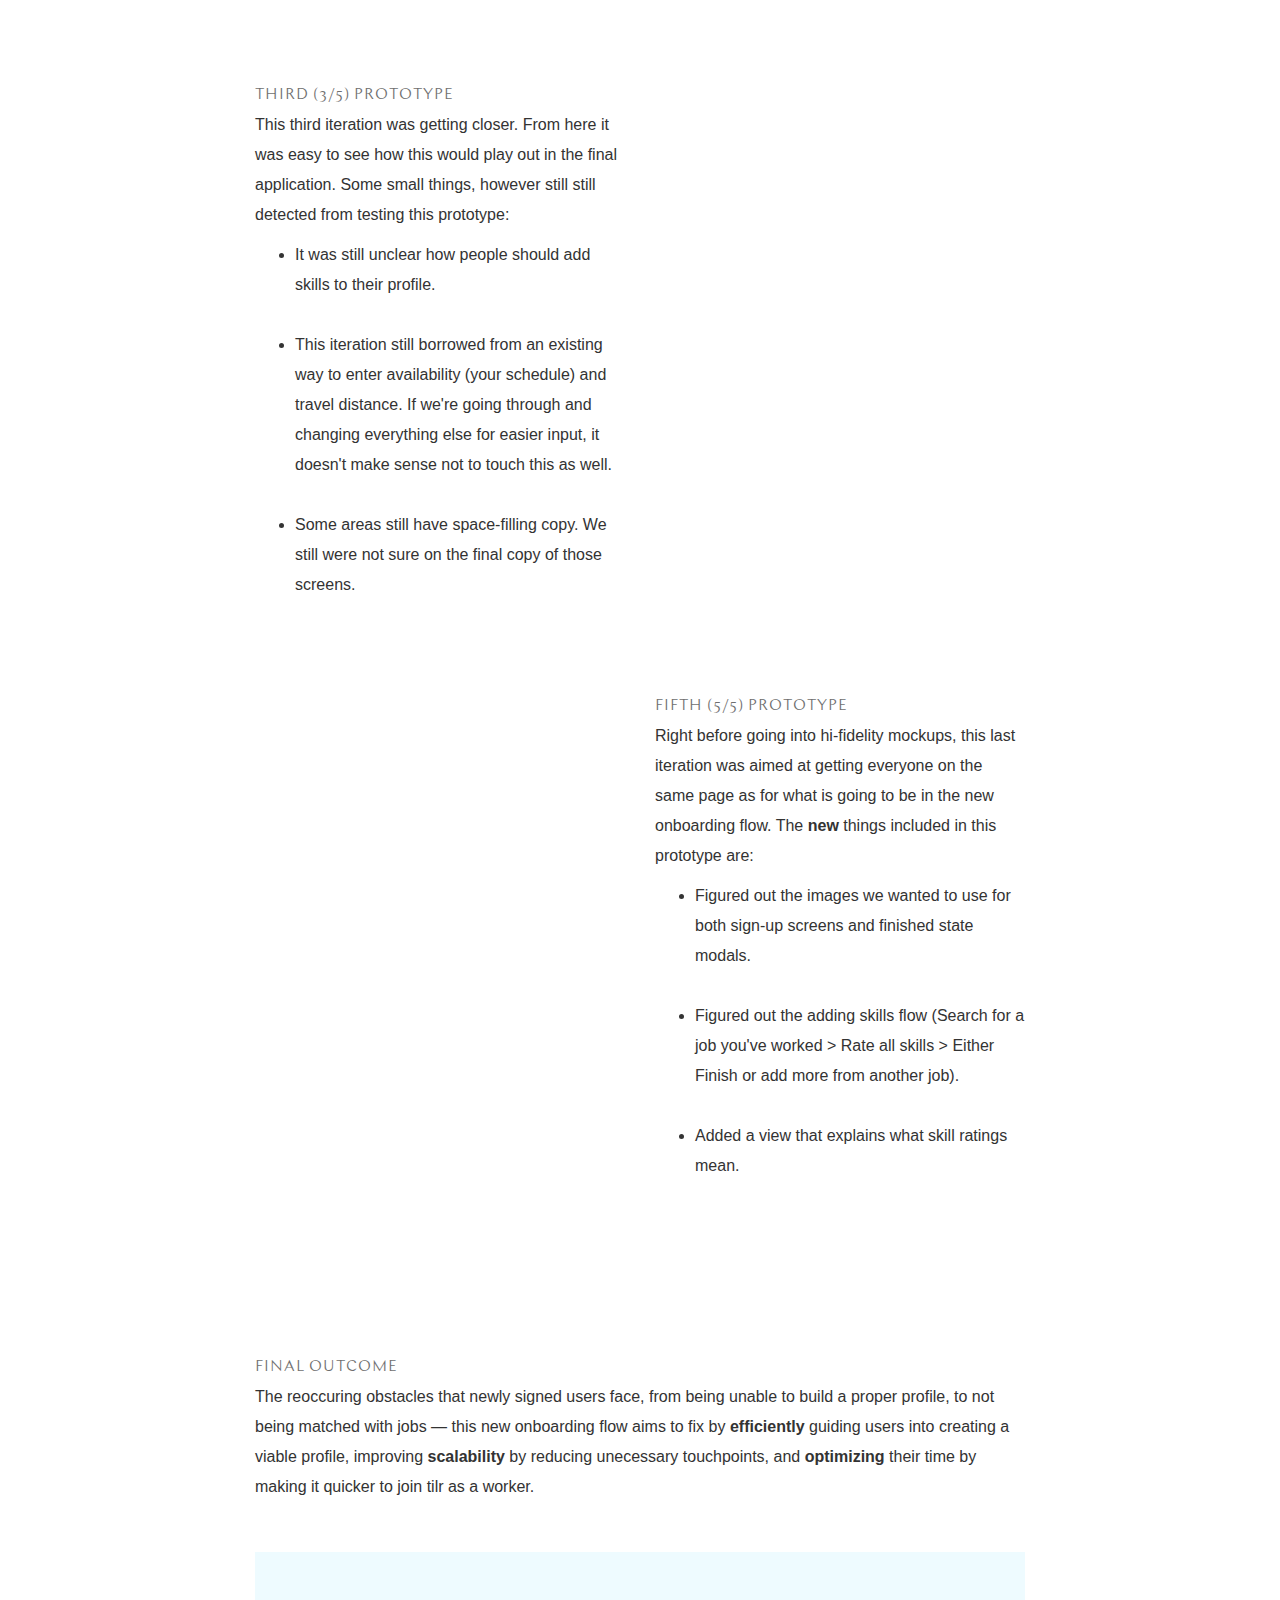
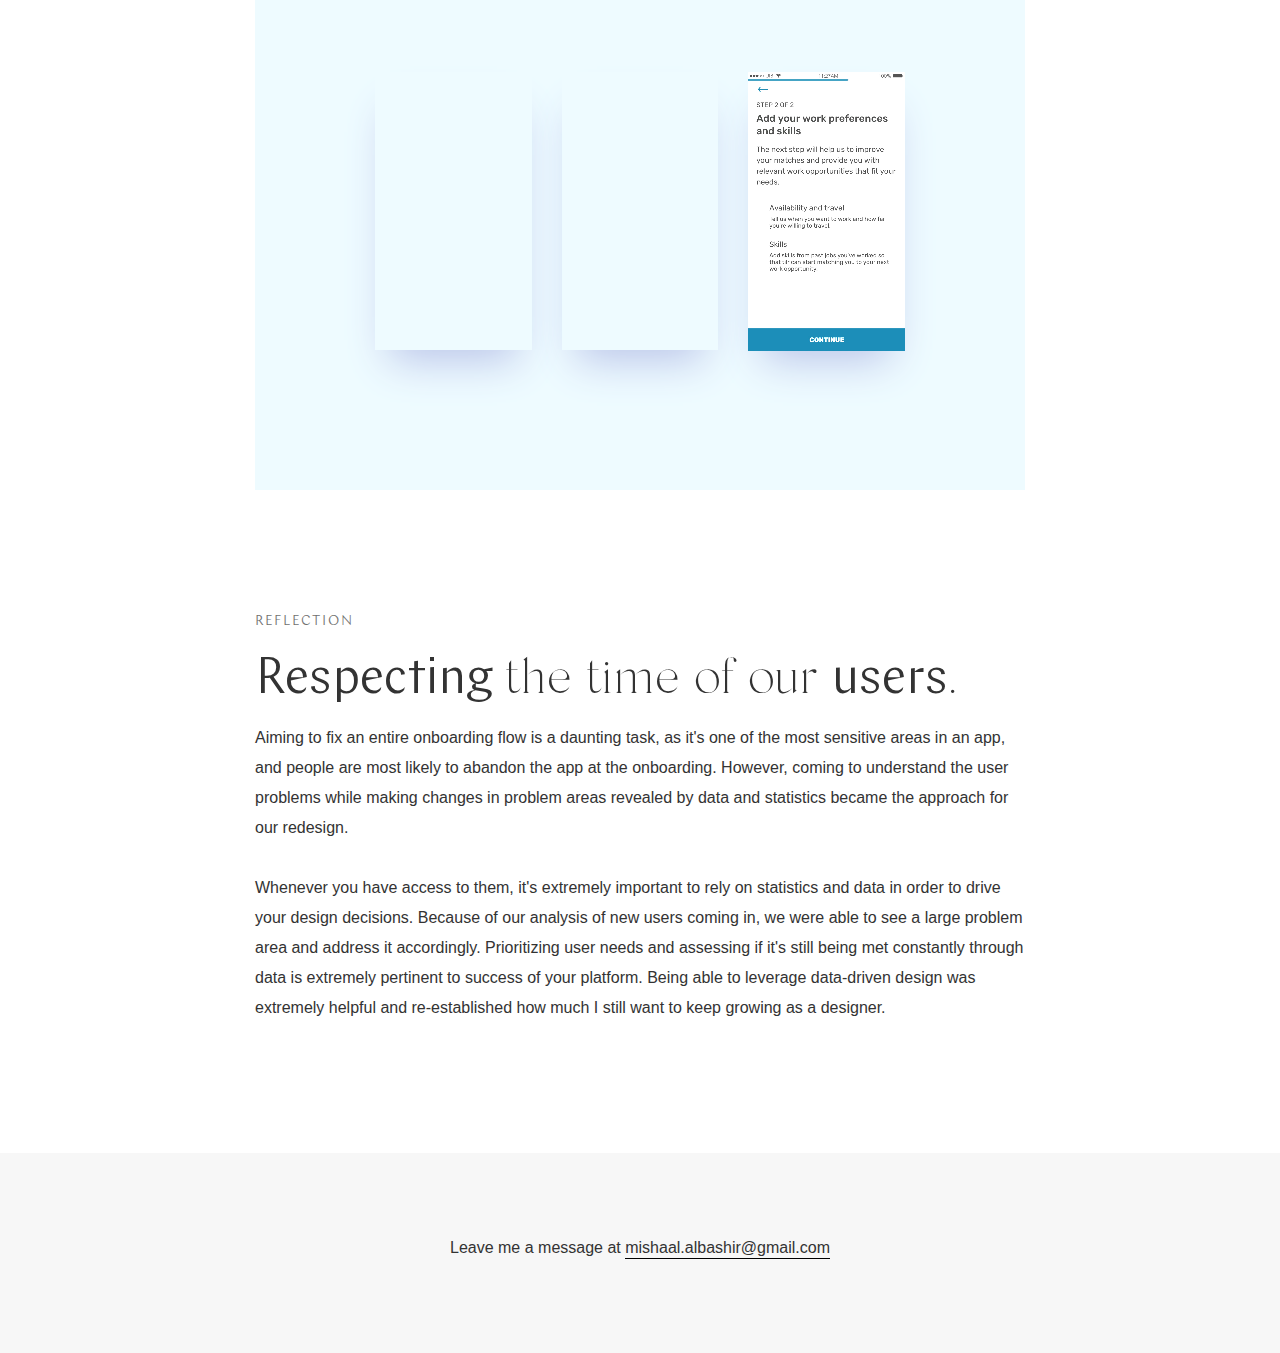
==== commit d291f64a: "Edited summary" ====
--- a/onboarding.html
+++ b/onboarding.html
@@ -15,7 +15,16 @@
 	<script src="js/transition.js"></script>
 	<script src="js/zoom.min.js"></script>
   <meta name="viewport" content="width=device-width, initial-scale=1">
-  <!--google analytics */ -->
+<!-- Global site tag (gtag.js) - Google Analytics -->
+<script async src="https://www.googletagmanager.com/gtag/js?id=UA-69061817-2"></script>
+<script>
+  window.dataLayer = window.dataLayer || [];
+  function gtag(){dataLayer.push(arguments);}
+  gtag('js', new Date());
+
+  gtag('config', 'UA-69061817-2');
+</script>
+
 
 </head>
 
@@ -294,7 +303,7 @@
               <span class="primary">Reflection</span><br>
               <p>
                 <span class="header"><span>
-                  Working and </span>respecting <span>the time of our </span>users<span>.
+                </span>Respecting <span>the time of our </span>users<span>.
                   <br>
                 </span>
               </p>
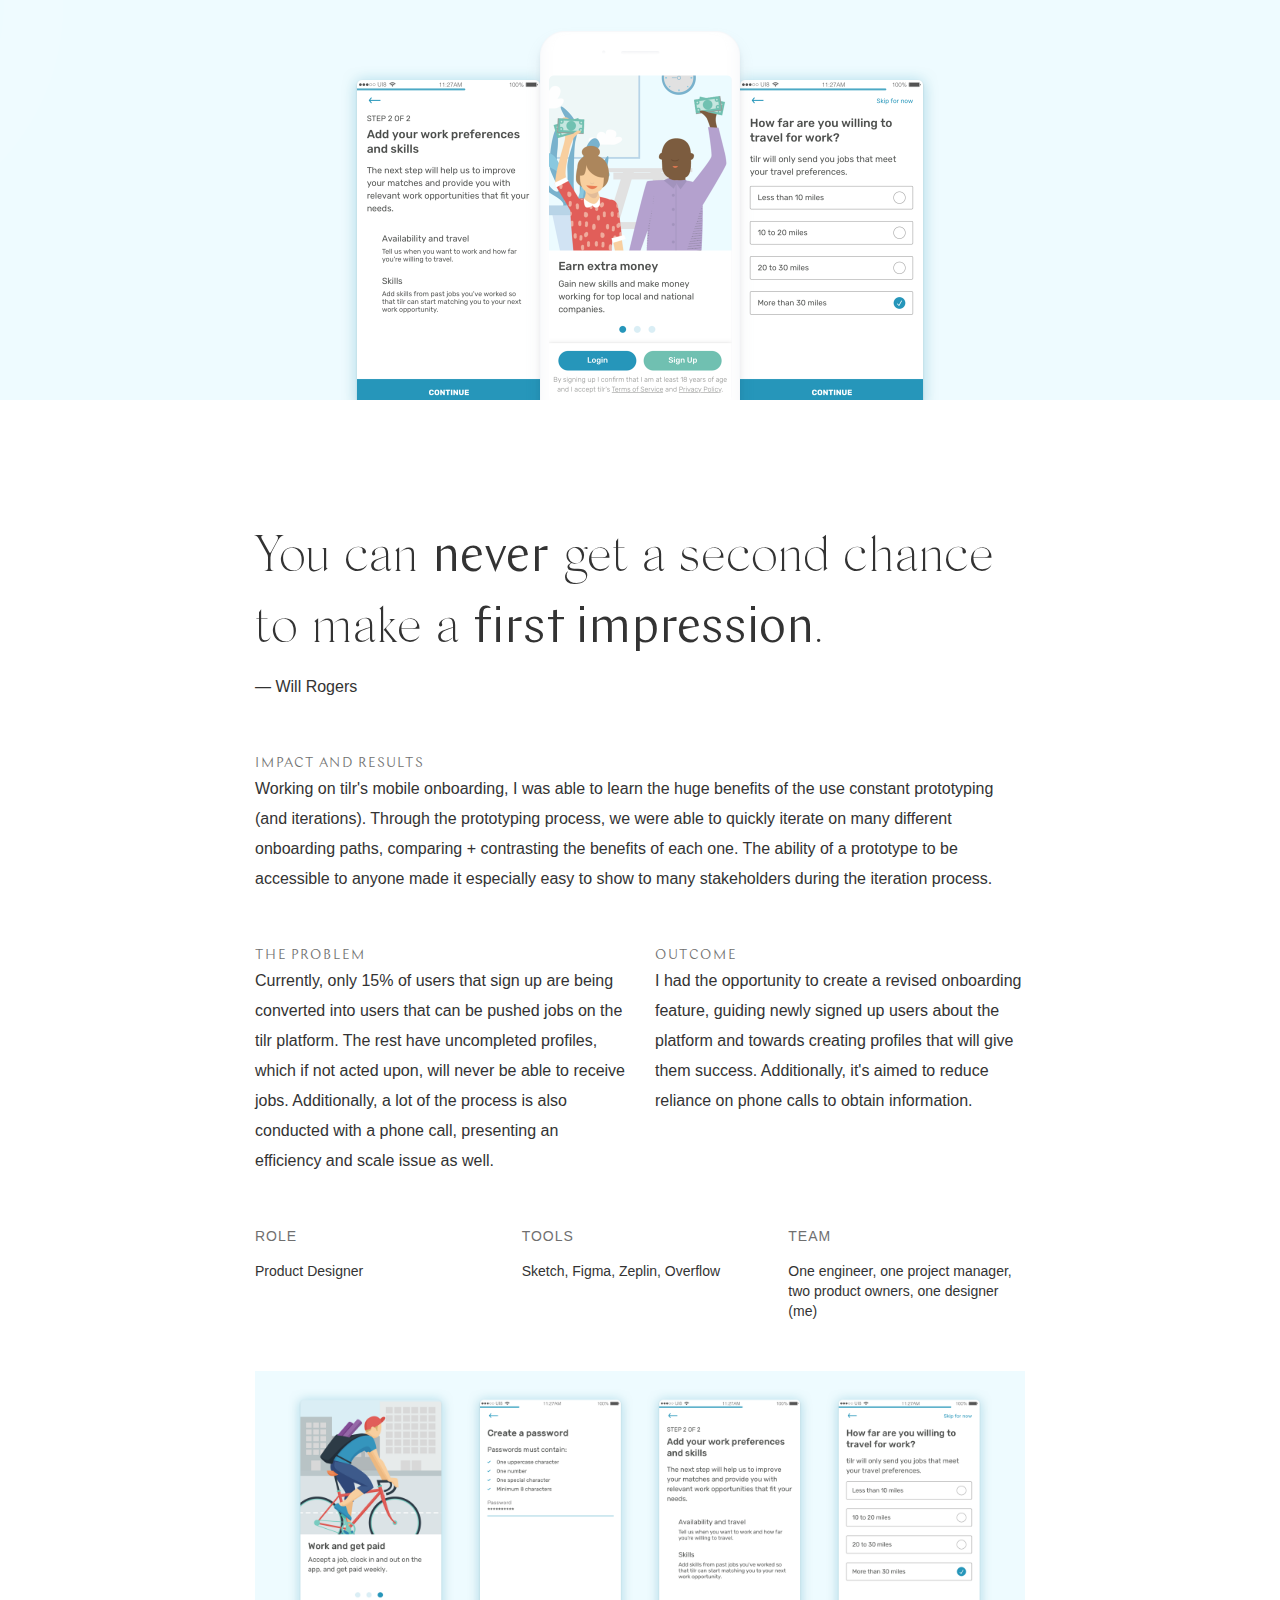
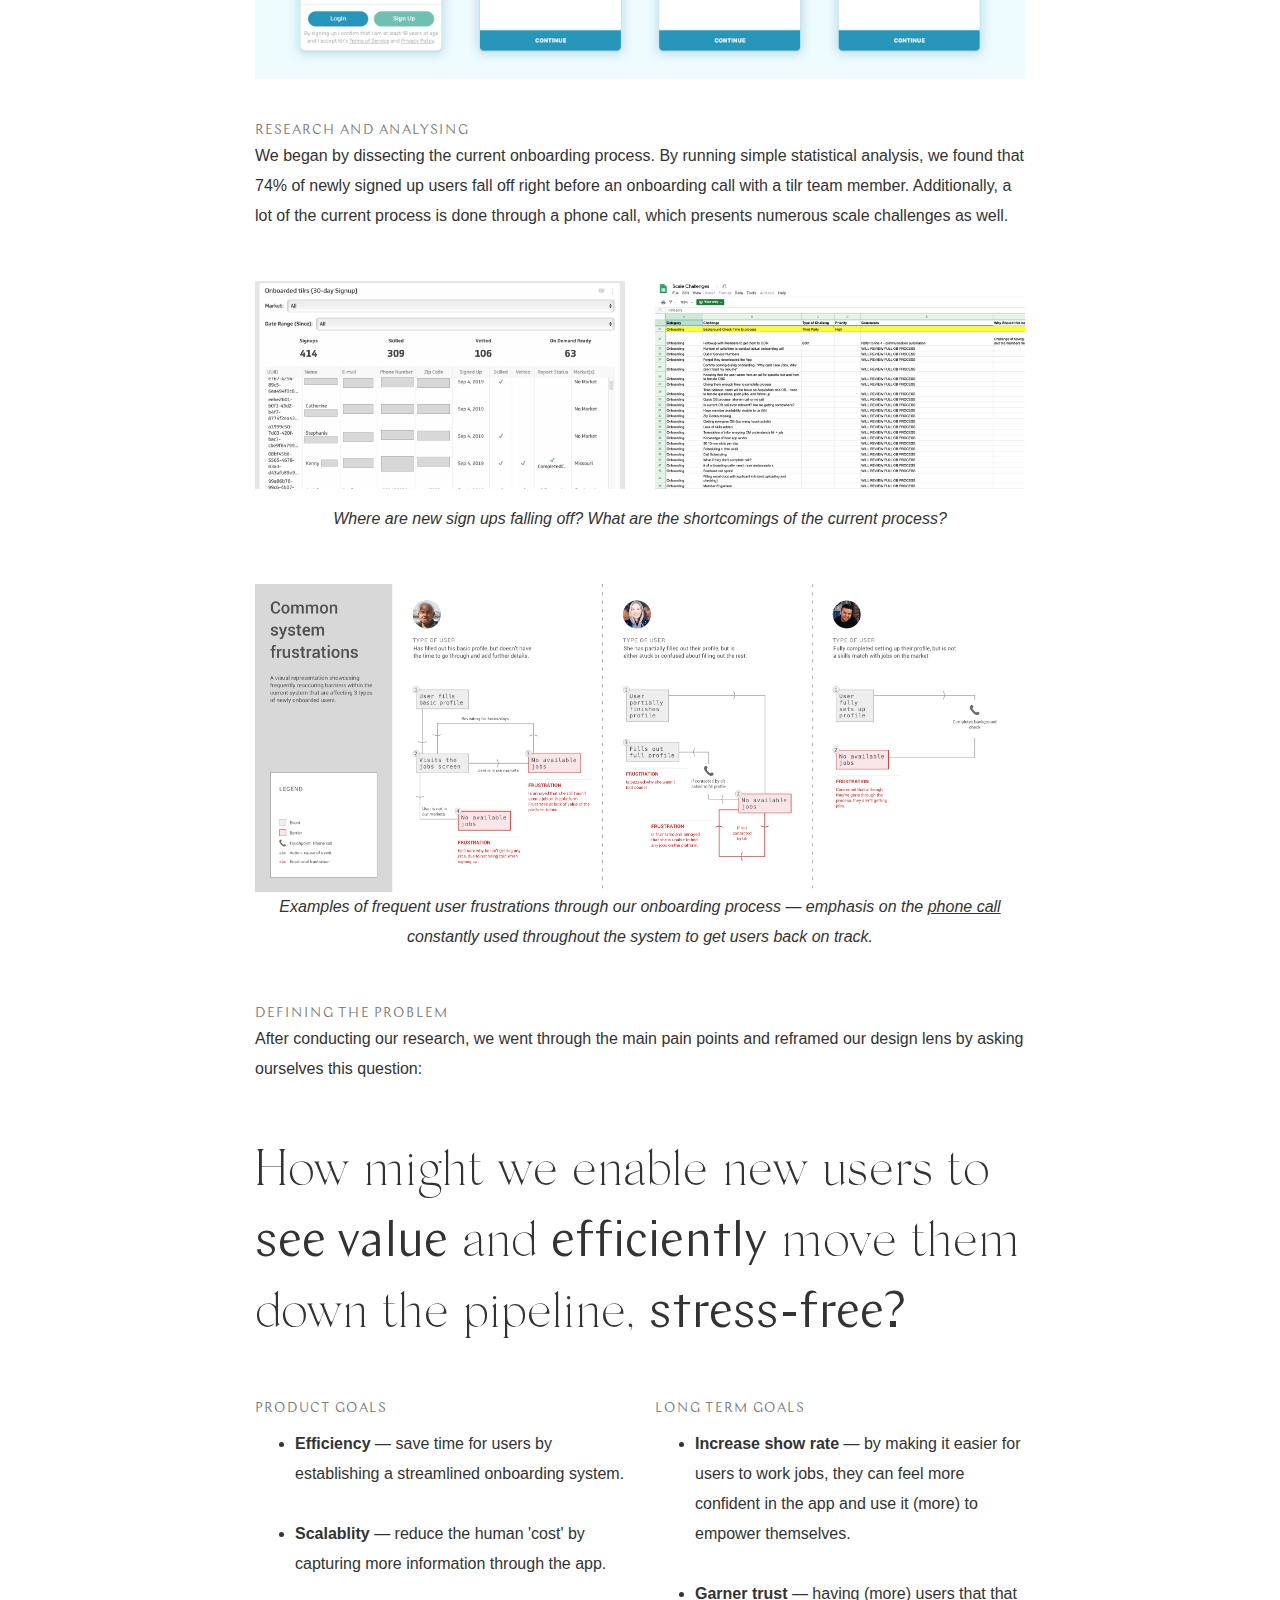
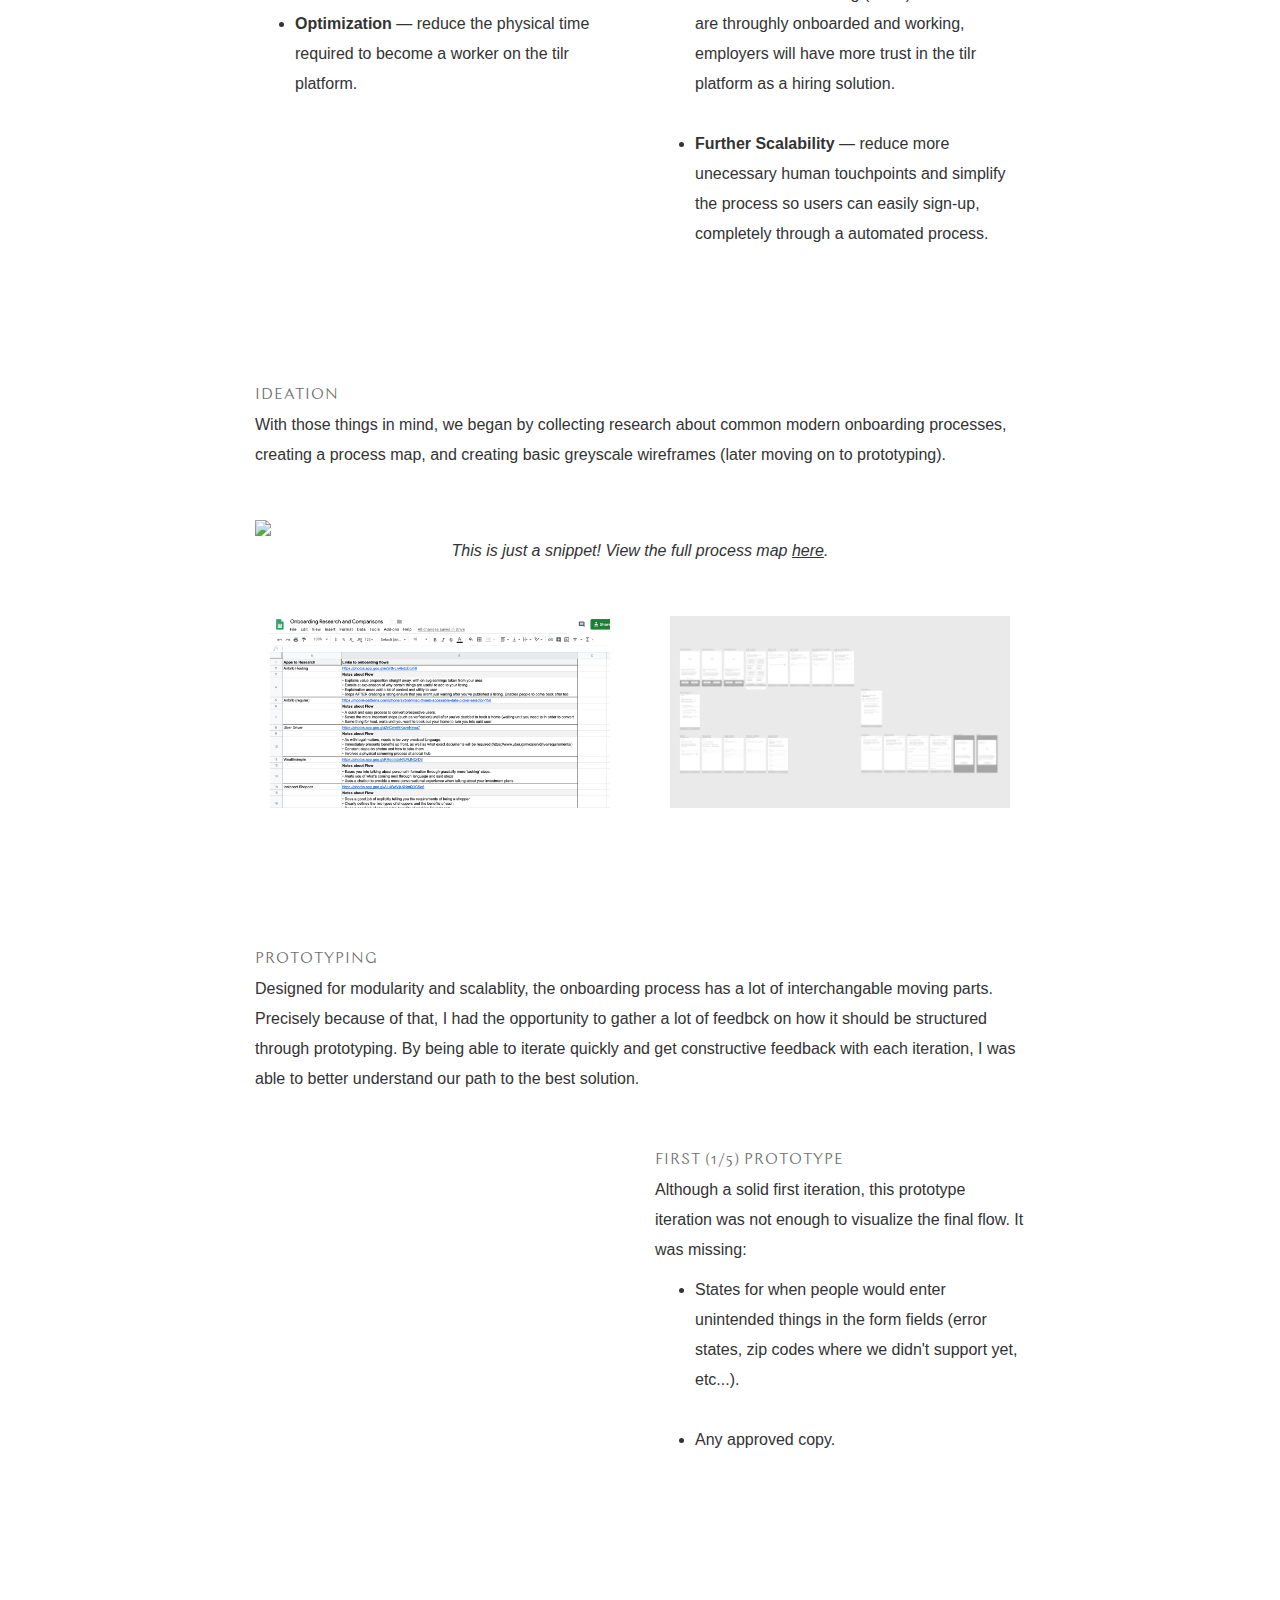
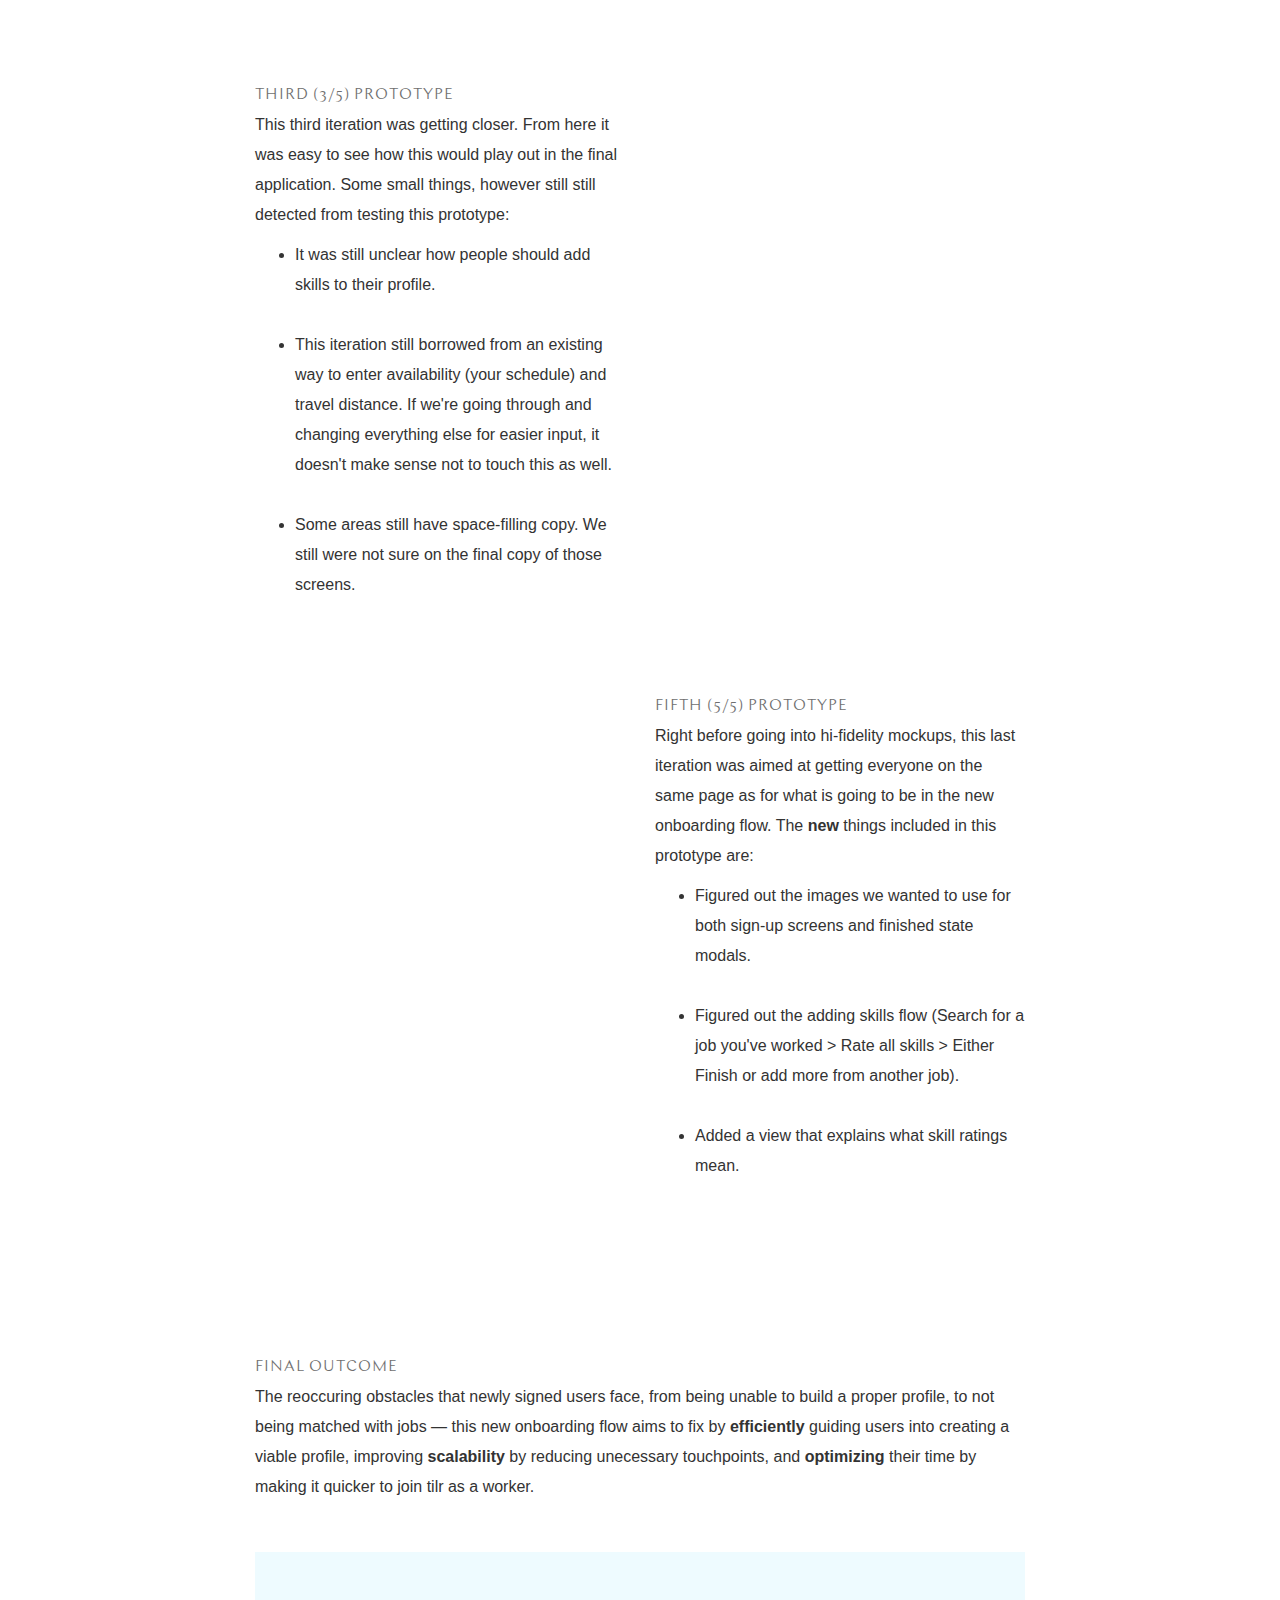
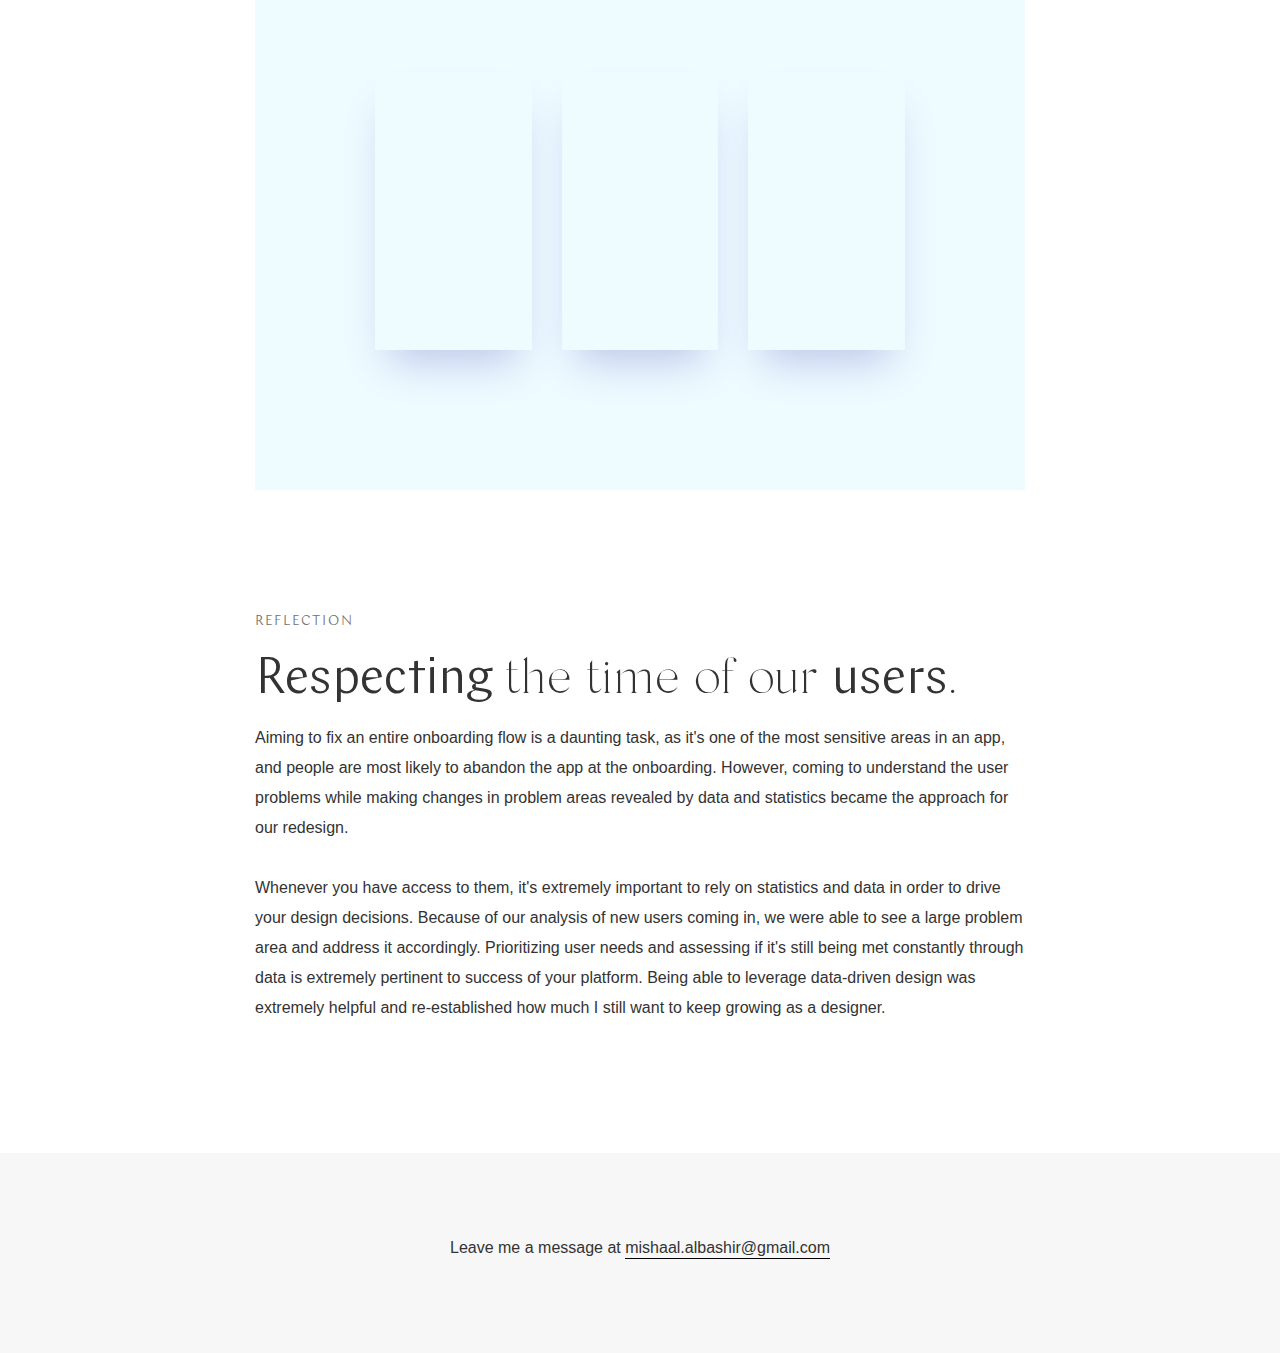
==== commit 59f15335: "Fixed some spacing of items" ====
--- a/onboarding.html
+++ b/onboarding.html
@@ -16,14 +16,14 @@
 	<script src="js/zoom.min.js"></script>
   <meta name="viewport" content="width=device-width, initial-scale=1">
 <!-- Global site tag (gtag.js) - Google Analytics -->
-<script async src="https://www.googletagmanager.com/gtag/js?id=UA-69061817-2"></script>
-<script>
-  window.dataLayer = window.dataLayer || [];
-  function gtag(){dataLayer.push(arguments);}
-  gtag('js', new Date());
-
-  gtag('config', 'UA-69061817-2');
-</script>
+  <script async src="https://www.googletagmanager.com/gtag/js?id=UA-69061817-2"></script>
+  <script>
+    window.dataLayer = window.dataLayer || [];
+    function gtag(){dataLayer.push(arguments);}
+    gtag('js', new Date());
+
+    gtag('config', 'UA-69061817-2');
+  </script>
 
 
 </head>
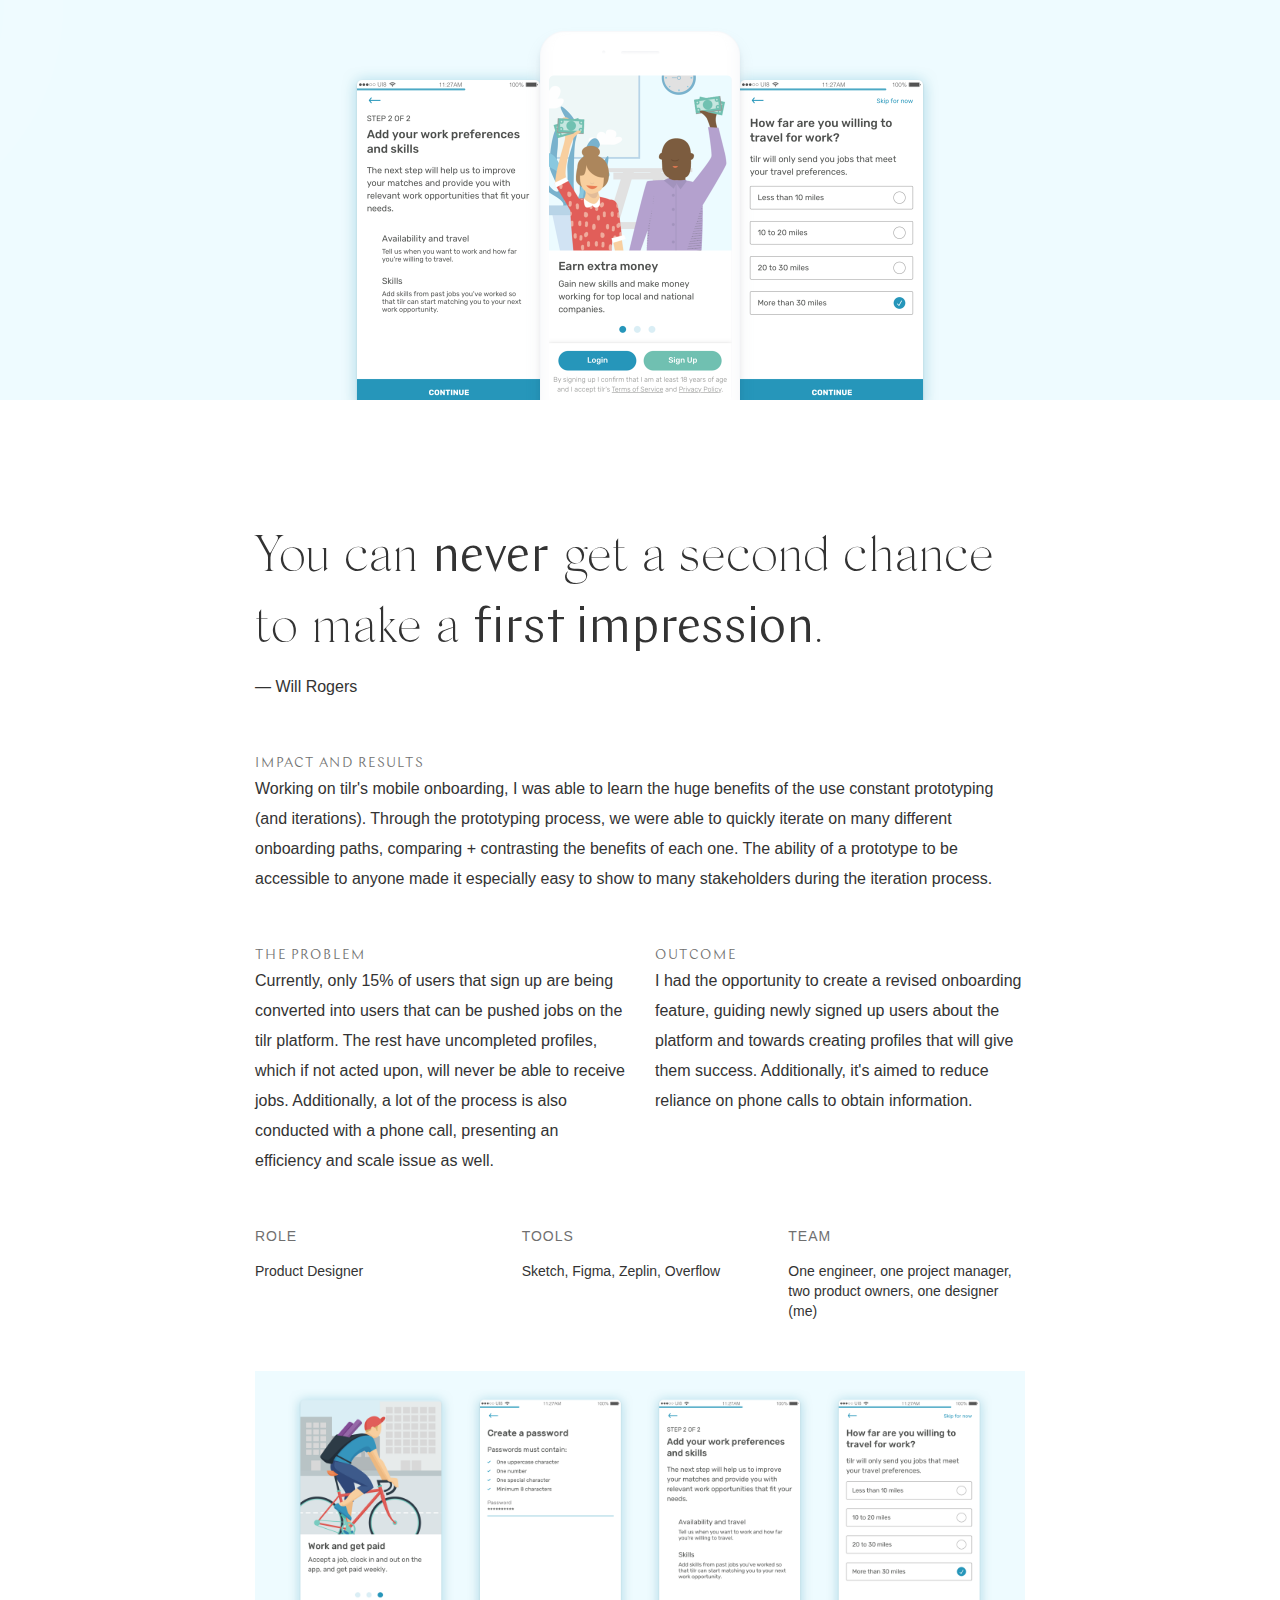
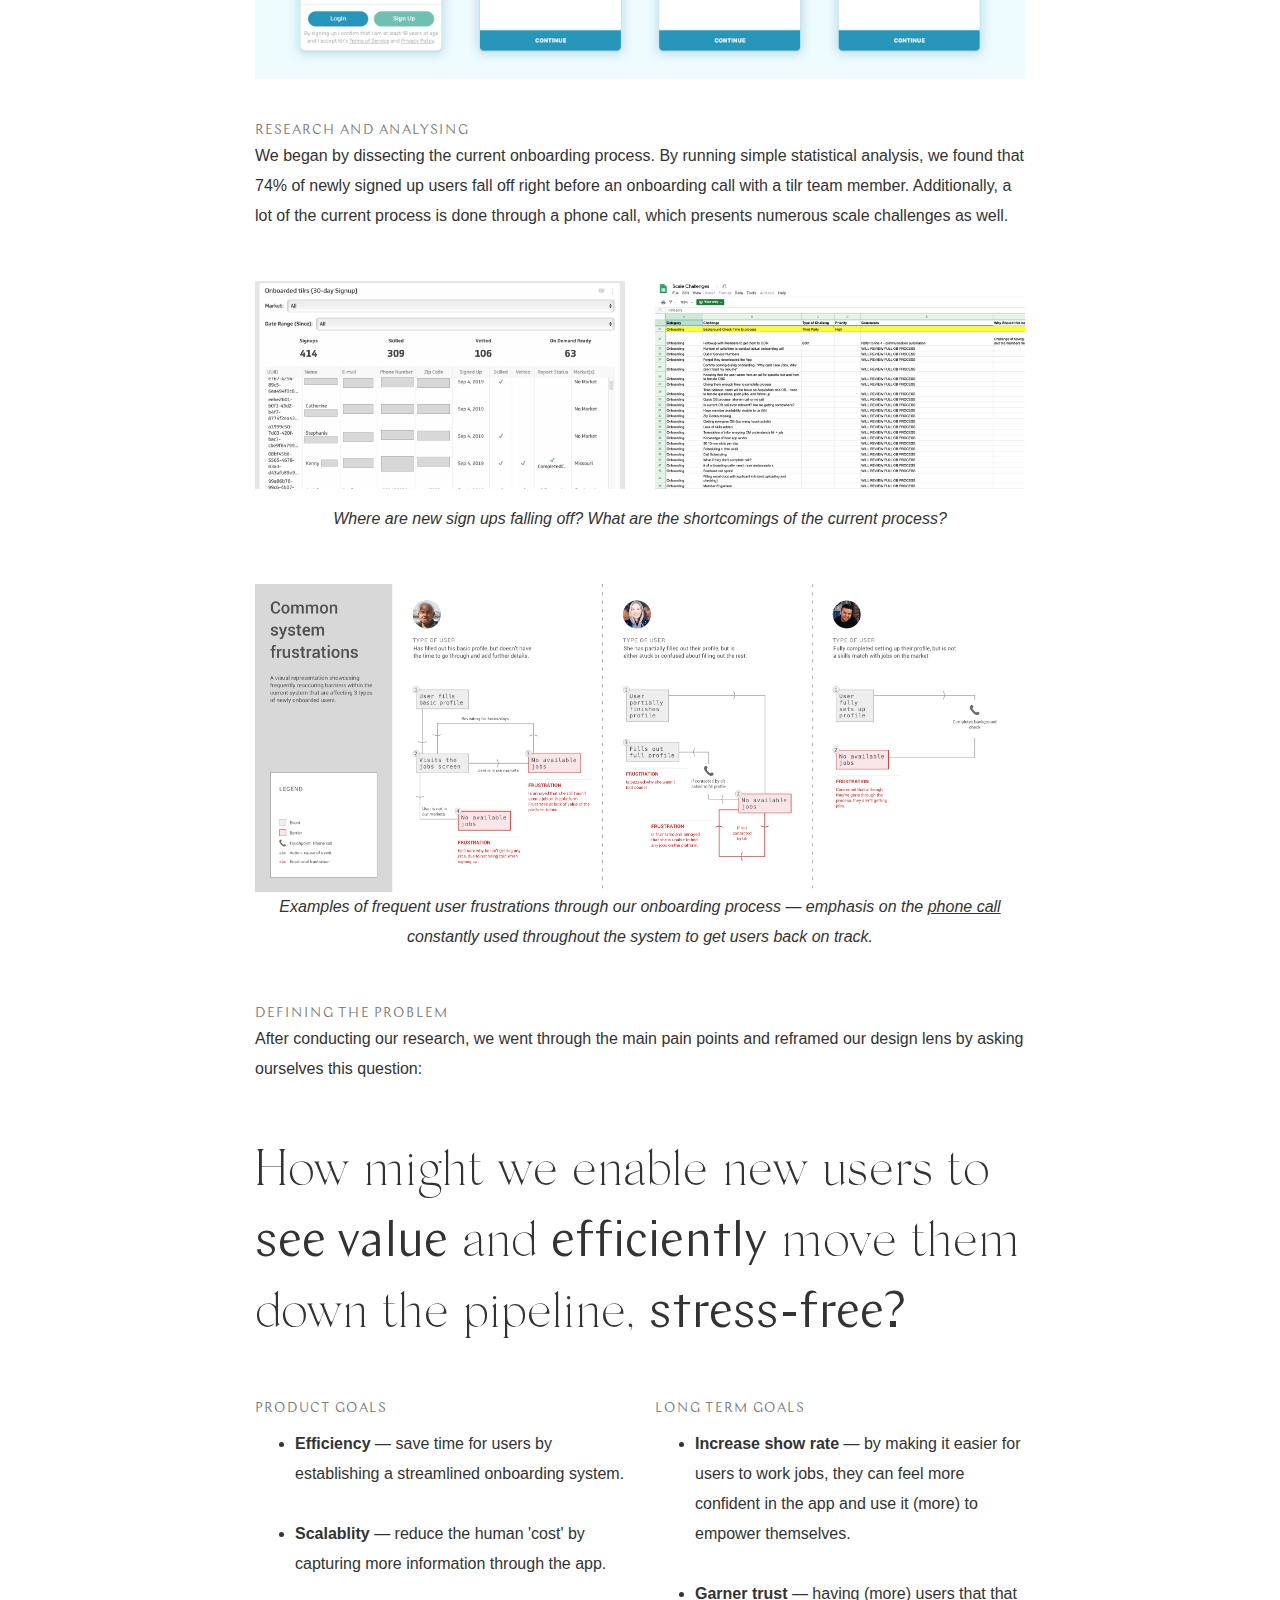
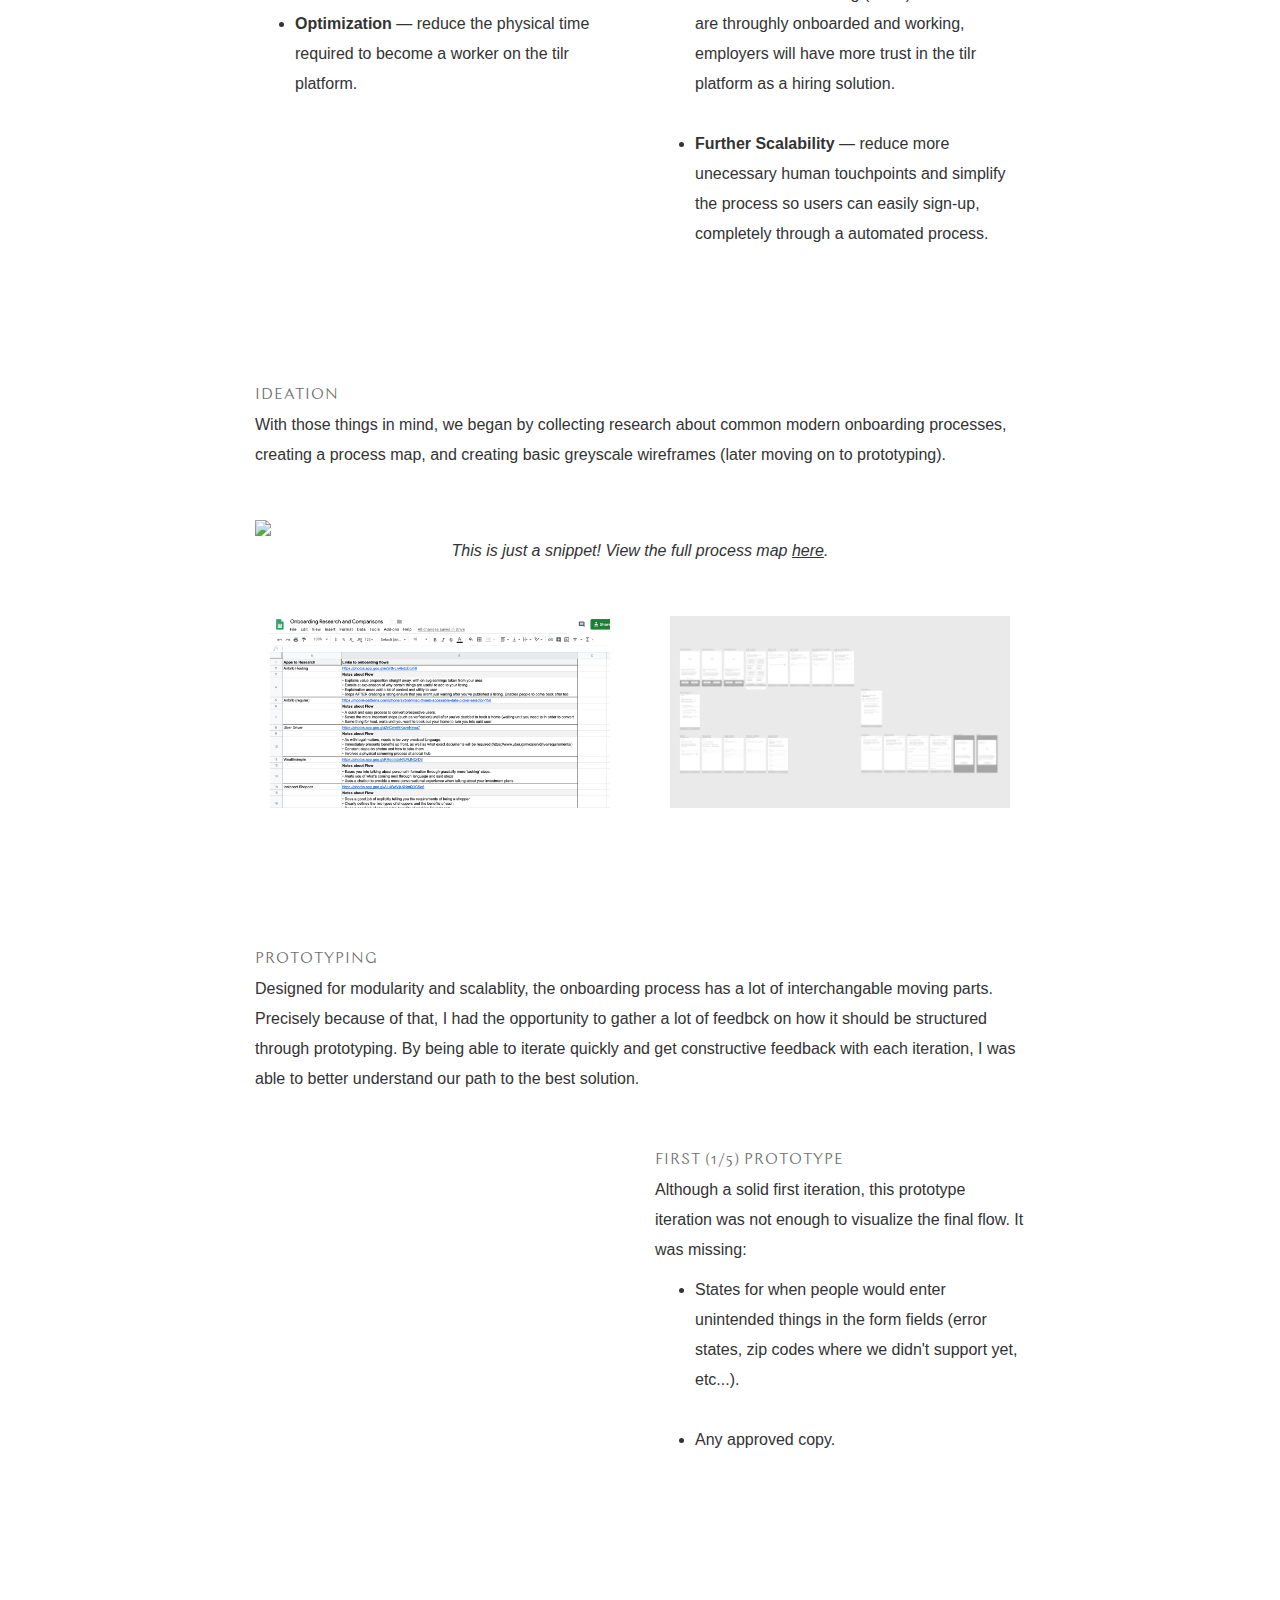
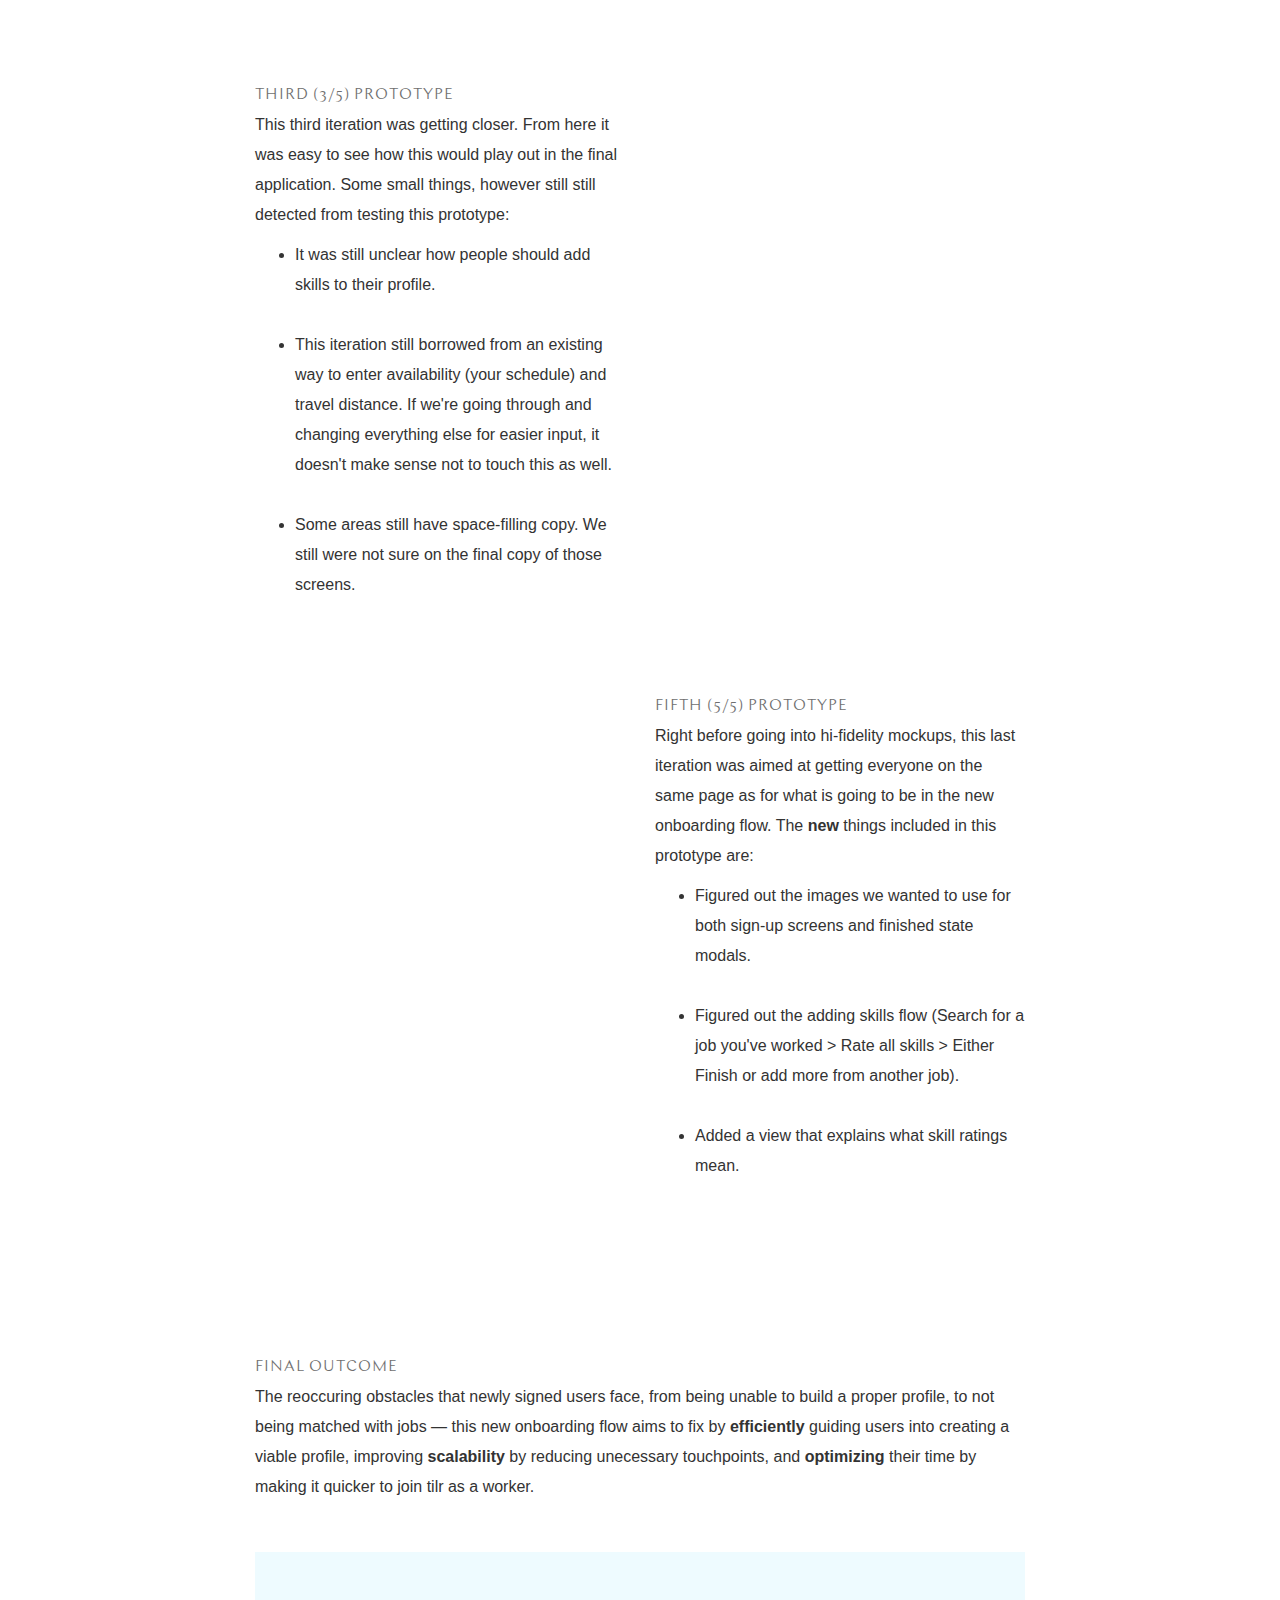
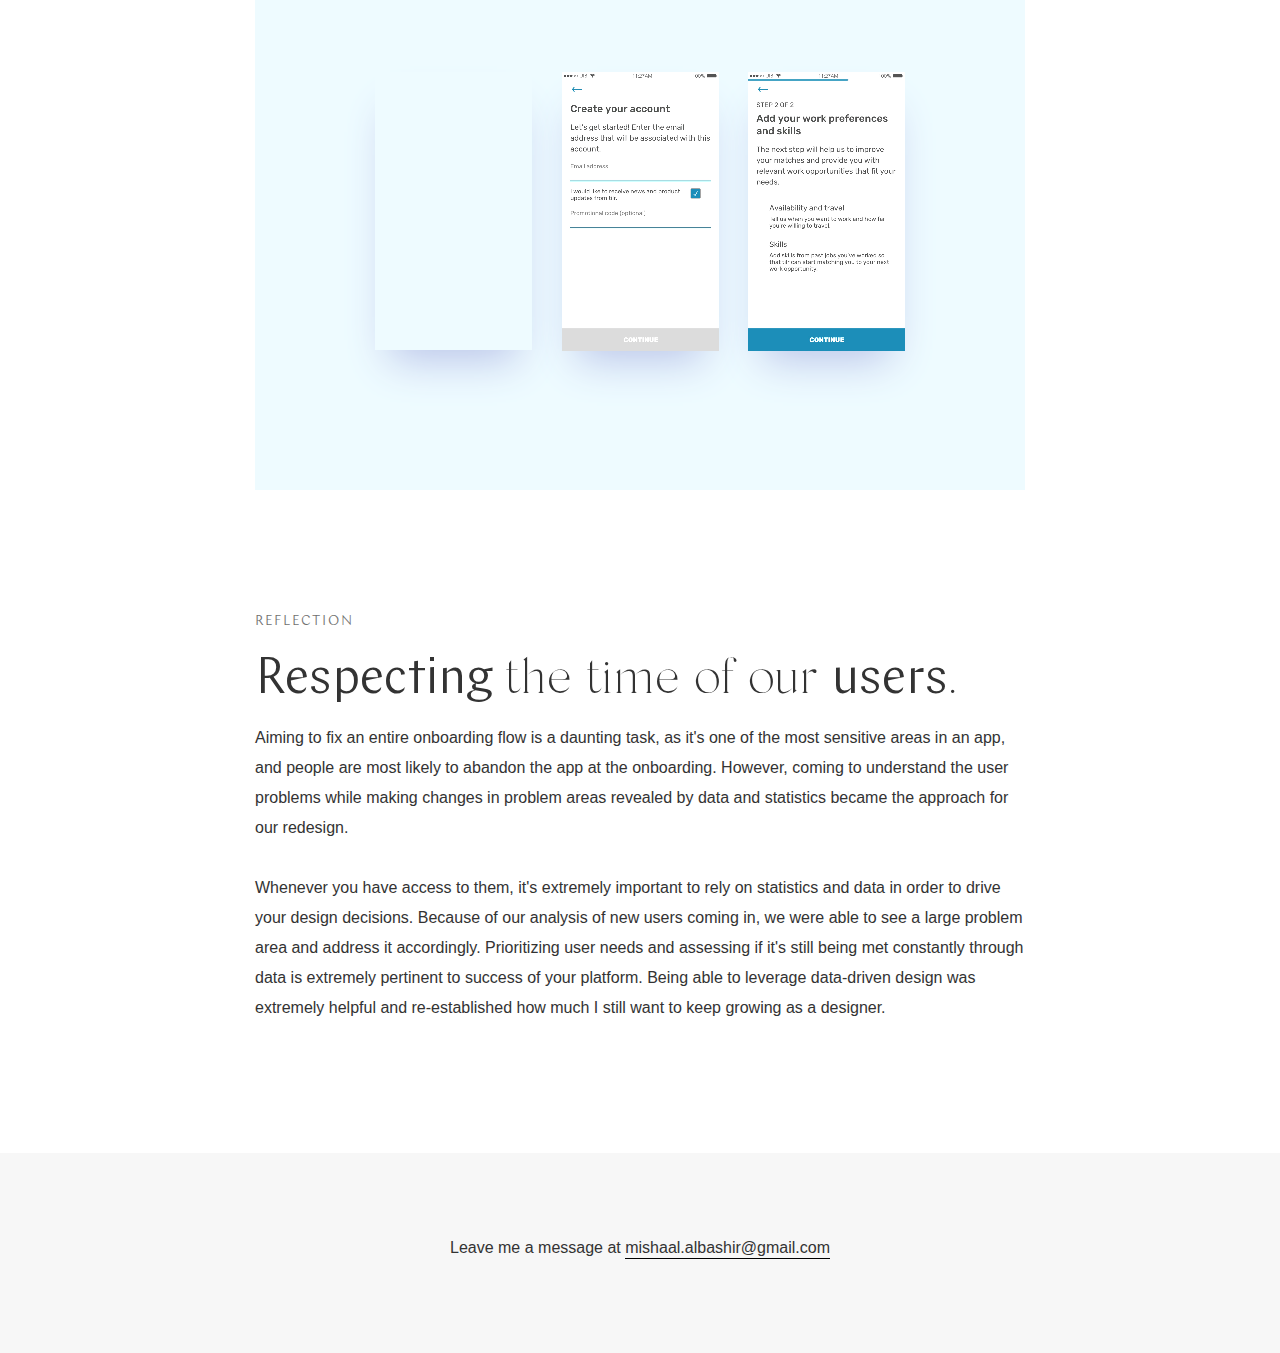
==== commit 1db9f8b7: "hotjar" ====
--- a/onboarding.html
+++ b/onboarding.html
@@ -24,6 +24,17 @@
 
     gtag('config', 'UA-69061817-2');
   </script>
+  <!-- Hotjar Tracking Code for http://mishaalalbashir.co -->
+<script>
+    (function(h,o,t,j,a,r){
+        h.hj=h.hj||function(){(h.hj.q=h.hj.q||[]).push(arguments)};
+        h._hjSettings={hjid:1483528,hjsv:6};
+        a=o.getElementsByTagName('head')[0];
+        r=o.createElement('script');r.async=1;
+        r.src=t+h._hjSettings.hjid+j+h._hjSettings.hjsv;
+        a.appendChild(r);
+    })(window,document,'https://static.hotjar.com/c/hotjar-','.js?sv=');
+</script>
 
 
 </head>
